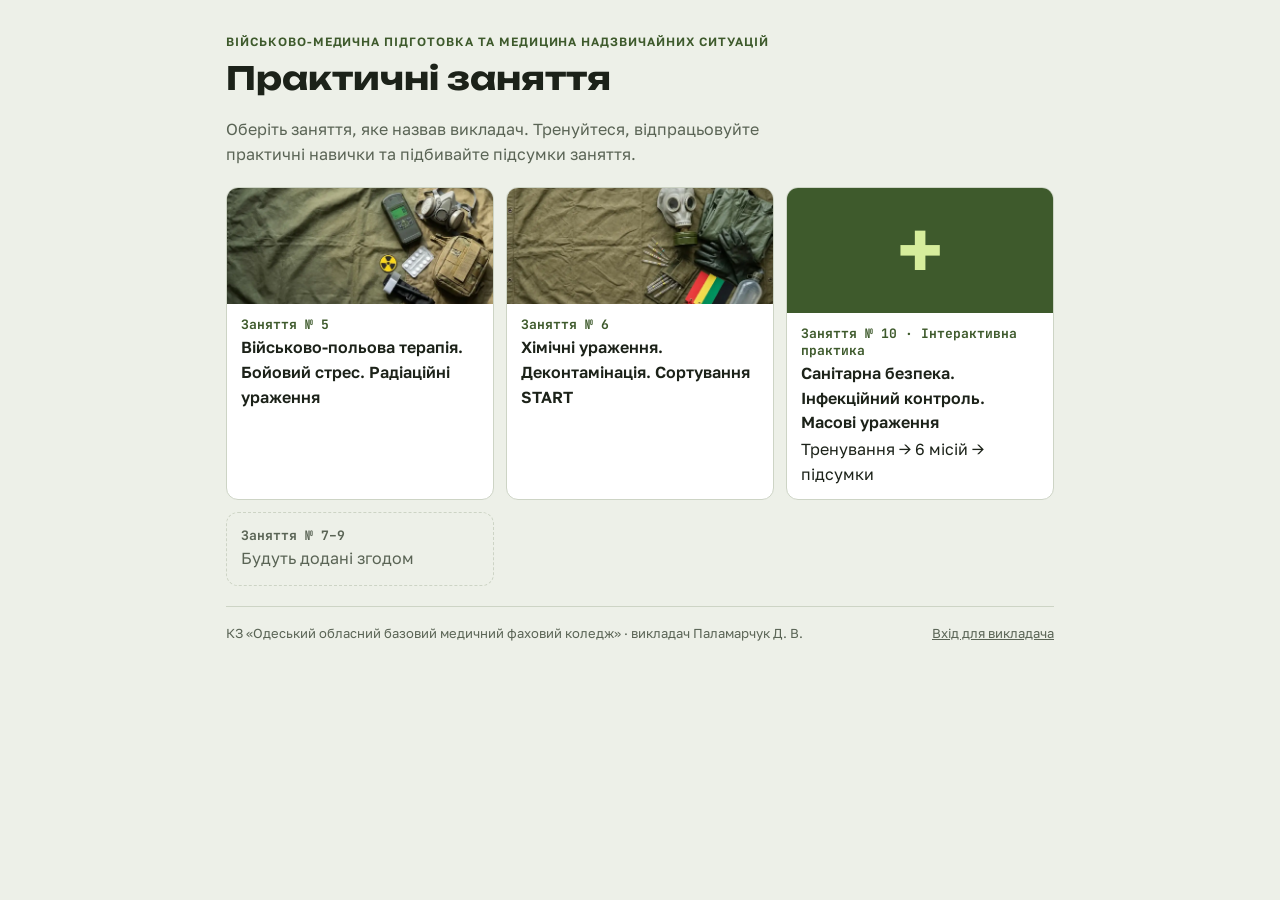
==== index.html @ 1b923528 "Add lesson 10 touch-first simulation missions, training and lesson summary" ====
<!doctype html>
<html lang="uk">
<head>
<meta charset="utf-8">
<meta name="viewport" content="width=device-width, initial-scale=1, viewport-fit=cover">
<title>Практичні заняття ВМП</title>
<link rel="stylesheet" href="https://fonts.googleapis.com/css2?family=Golos+Text:wght@400;500;600;700&family=Unbounded:wght@700&family=JetBrains+Mono:wght@500;700&display=swap">
<style>
:root{--bg:#EDF0E8;--surface:#FFFFFF;--ink:#1C2219;--muted:#5A6455;--line:#CDD4C5;--olive:#3E5A2C;--signal:#E3AE00;--lcd-bg:#1D2919;
--f-display:"Unbounded","Golos Text",system-ui,sans-serif;--f-body:"Golos Text",system-ui,-apple-system,"Segoe UI",sans-serif;--f-mono:"JetBrains Mono",ui-monospace,Consolas,monospace}
@media (prefers-color-scheme: dark){:root:not([data-theme="light"]){--bg:#10140E;--surface:#181E15;--ink:#E3E9DC;--muted:#9BA693;--line:#2D3627;--olive:#A4CB80;--signal:#F0C445;--lcd-bg:#0A0F08;color-scheme:dark}}
:root[data-theme="dark"]{--bg:#10140E;--surface:#181E15;--ink:#E3E9DC;--muted:#9BA693;--line:#2D3627;--olive:#A4CB80;--signal:#F0C445;--lcd-bg:#0A0F08;color-scheme:dark}
*{box-sizing:border-box}
body{margin:0;background:var(--bg);color:var(--ink);font:16px/1.55 var(--f-body)}
.wrap{max-width:860px;margin:0 auto;padding-block:28px 48px;padding-left:max(16px,env(safe-area-inset-left,0px));padding-right:max(16px,env(safe-area-inset-right,0px));display:flex;flex-direction:column;gap:20px}
.eyebrow{font:600 12px/1 var(--f-body);text-transform:uppercase;letter-spacing:.08em;color:var(--olive)}
h1{font:700 clamp(22px,4.4vw,32px)/1.2 var(--f-display);margin:6px 0 0;text-wrap:balance}
.lead{color:var(--muted);margin:0;max-width:60ch}
.grid{display:grid;grid-template-columns:repeat(auto-fill,minmax(250px,1fr));gap:12px}
a.l{display:flex;flex-direction:column;text-decoration:none;color:var(--ink);background:var(--surface);border:1px solid var(--line);border-radius:12px;overflow:hidden}
a.l:hover{border-color:var(--olive)}
a.l img{display:block;width:100%;height:auto;aspect-ratio:16/7;object-fit:cover}
.l .b{padding:12px 14px;display:flex;flex-direction:column;gap:2px}
.l .n{font:700 13px var(--f-mono);color:var(--olive)}
.l b{font-weight:600}
.soon{border:1px dashed var(--line);border-radius:12px;padding:14px;color:var(--muted);display:flex;flex-direction:column;gap:2px}
.soon .n{font:700 13px var(--f-mono)}
footer{font-size:13px;color:var(--muted);display:flex;justify-content:space-between;gap:12px;flex-wrap:wrap;border-top:1px solid var(--line);padding-top:16px}
footer a{color:var(--muted)}
a:focus-visible{outline:2px solid var(--signal);outline-offset:2px}
</style>
</head>
<body>
<div class="wrap">
  <div>
    <span class="eyebrow">Військово-медична підготовка та медицина надзвичайних ситуацій</span>
    <h1>Практичні заняття</h1>
  </div>
  <p class="lead">Оберіть заняття, яке назвав викладач. Тренуйтеся, відпрацьовуйте практичні навички та підбивайте підсумки заняття.</p>
  <div class="grid">
    <a class="l" href="z5.html"><img src="img/hero5.webp" alt=""><div class="b"><span class="n">Заняття № 5</span><b>Військово-польова терапія. Бойовий стрес. Радіаційні ураження</b></div></a>
    <a class="l" href="z6.html"><img src="img/hero6.webp" alt=""><div class="b"><span class="n">Заняття № 6</span><b>Хімічні ураження. Деконтамінація. Сортування START</b></div></a>
    <a class="l" href="z10.html"><div style="height:125px;background:#3e5a2c;color:#d6ed9c;display:grid;place-items:center;font-size:54px" aria-hidden="true">✚</div><div class="b"><span class="n">Заняття № 10 · Інтерактивна практика</span><b>Санітарна безпека. Інфекційний контроль. Масові ураження</b><span>Тренування → 6 місій → підсумки</span></div></a><div class="soon"><span class="n">Заняття № 7–9</span><span>Будуть додані згодом</span></div>
  </div>
  <footer><span>КЗ «Одеський обласний базовий медичний фаховий коледж» · викладач Паламарчук Д. В.</span><a href="admin.html">Вхід для викладача</a></footer>
</div>
</body>
</html>
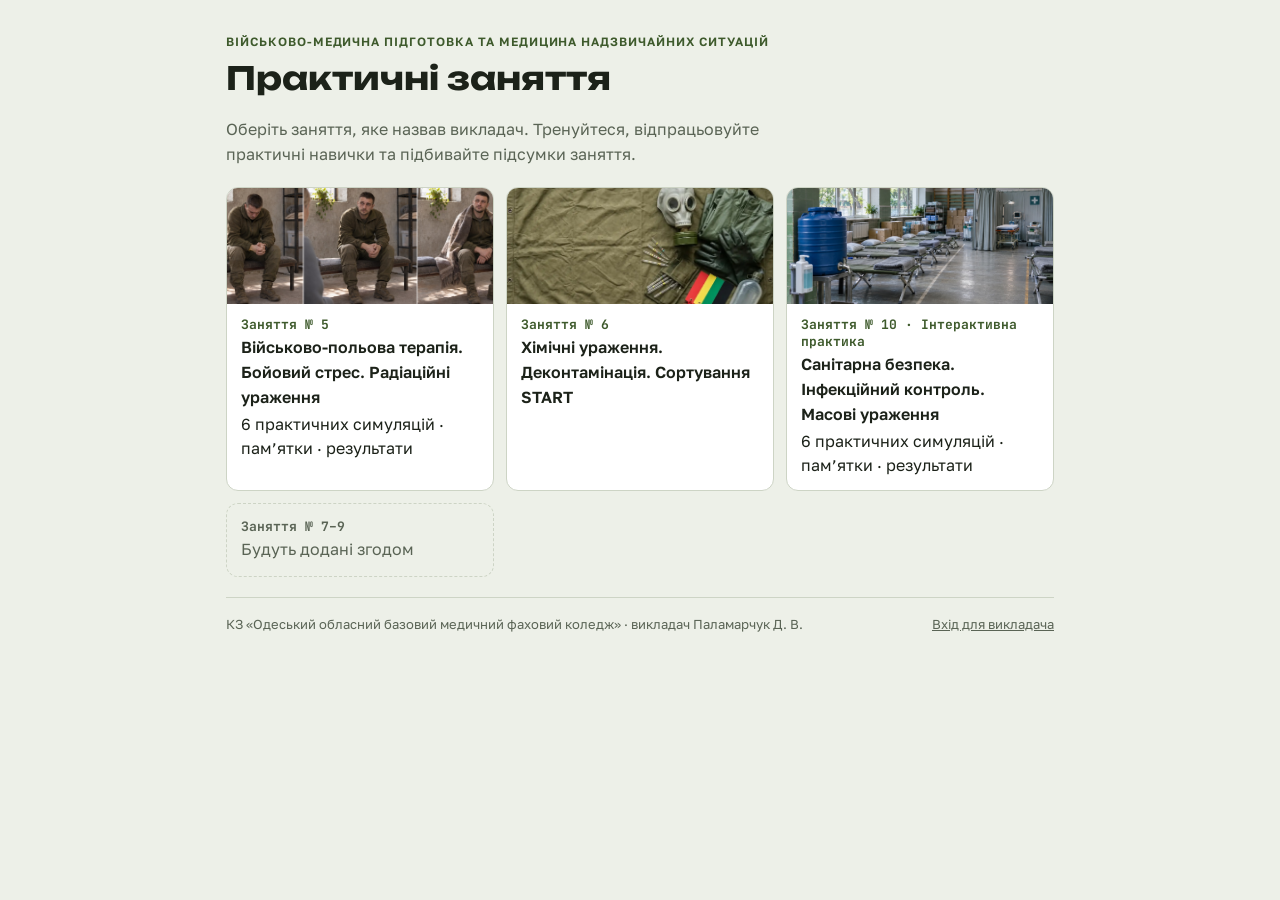
==== commit 783ea8a1: "Publish skills-only practical simulations for lessons 5 and 10 (v8)" ====
--- a/index.html
+++ b/index.html
@@ -38,12 +38,13 @@
   </div>
   <p class="lead">Оберіть заняття, яке назвав викладач. Тренуйтеся, відпрацьовуйте практичні навички та підбивайте підсумки заняття.</p>
   <div class="grid">
-    <a class="l" href="z5.html"><img src="img/hero5.webp" alt=""><div class="b"><span class="n">Заняття № 5</span><b>Військово-польова терапія. Бойовий стрес. Радіаційні ураження</b></div></a>
+    <a class="l" href="z5-play.html"><img src="img/z5-stress.jpg" alt=""><div class="b"><span class="n">Заняття № 5</span><b>Військово-польова терапія. Бойовий стрес. Радіаційні ураження</b><span>6 практичних симуляцій · пам’ятки · результати</span></div></a>
     <a class="l" href="z6.html"><img src="img/hero6.webp" alt=""><div class="b"><span class="n">Заняття № 6</span><b>Хімічні ураження. Деконтамінація. Сортування START</b></div></a>
-    <a class="l" href="z10.html"><div style="height:125px;background:#3e5a2c;color:#d6ed9c;display:grid;place-items:center;font-size:54px" aria-hidden="true">✚</div><div class="b"><span class="n">Заняття № 10 · Інтерактивна практика</span><b>Санітарна безпека. Інфекційний контроль. Масові ураження</b><span>Тренування → 6 місій → підсумки</span></div></a><div class="soon"><span class="n">Заняття № 7–9</span><span>Будуть додані згодом</span></div>
+    <a class="l" href="z10.html"><img src="img/z10-camp.jpg" alt="Пункт тимчасового розміщення"><div class="b"><span class="n">Заняття № 10 · Інтерактивна практика</span><b>Санітарна безпека. Інфекційний контроль. Масові ураження</b><span>6 практичних симуляцій · пам’ятки · результати</span></div></a><div class="soon"><span class="n">Заняття № 7–9</span><span>Будуть додані згодом</span></div>
   </div>
   <footer><span>КЗ «Одеський обласний базовий медичний фаховий коледж» · викладач Паламарчук Д. В.</span><a href="admin.html">Вхід для викладача</a></footer>
 </div>
 </body>
 </html>
 
+
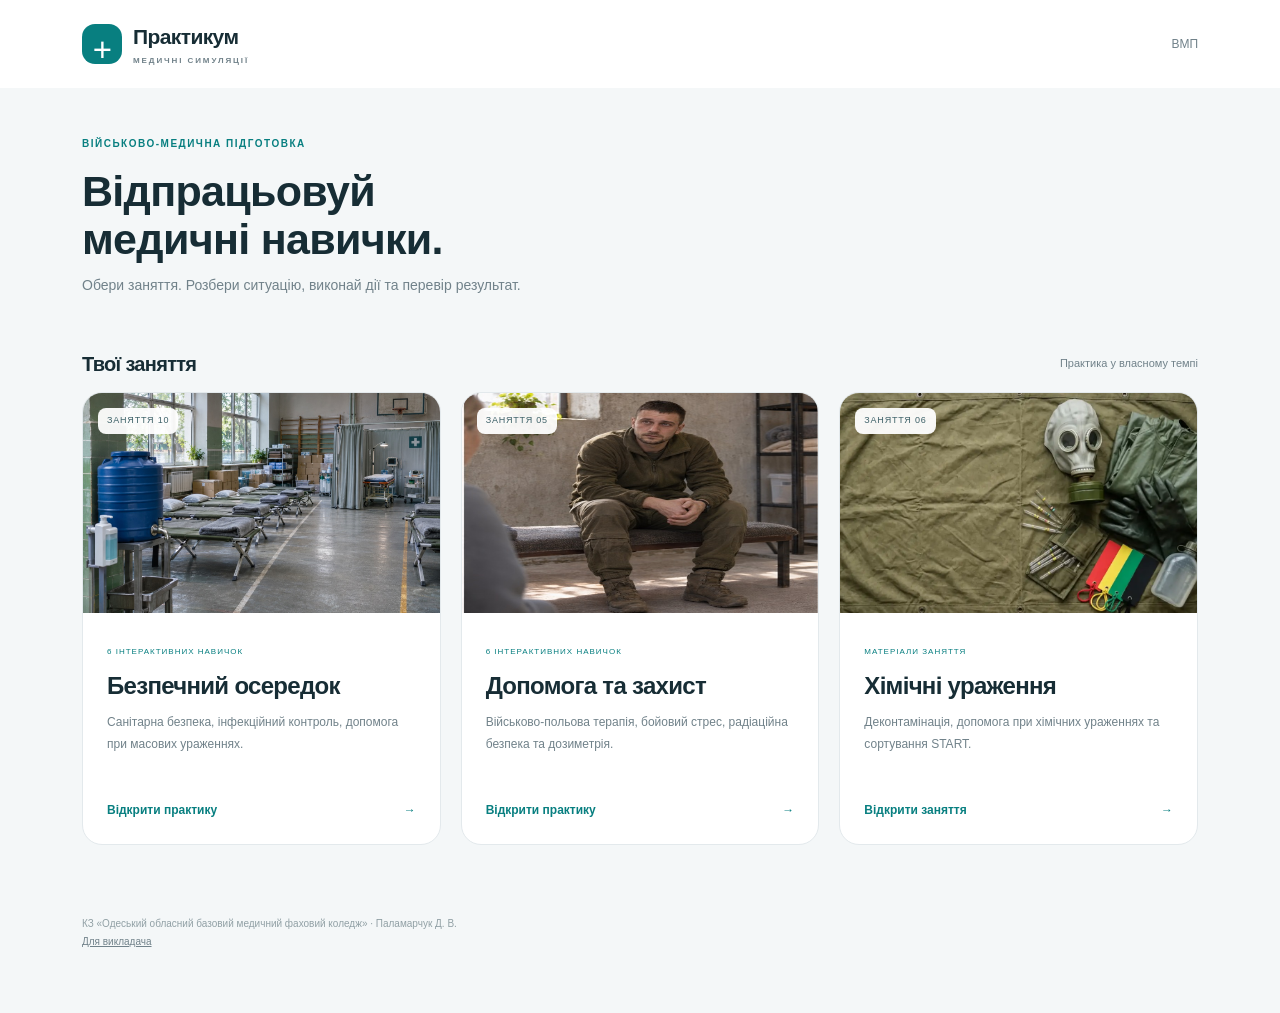
==== commit f82fbae5: "Redesign mobile practical app and teach PPE risks with visible mistakes and recovery" ====
--- a/index.html
+++ b/index.html
@@ -1,50 +1 @@
-<!doctype html>
-<html lang="uk">
-<head>
-<meta charset="utf-8">
-<meta name="viewport" content="width=device-width, initial-scale=1, viewport-fit=cover">
-<title>Практичні заняття ВМП</title>
-<link rel="stylesheet" href="https://fonts.googleapis.com/css2?family=Golos+Text:wght@400;500;600;700&family=Unbounded:wght@700&family=JetBrains+Mono:wght@500;700&display=swap">
-<style>
-:root{--bg:#EDF0E8;--surface:#FFFFFF;--ink:#1C2219;--muted:#5A6455;--line:#CDD4C5;--olive:#3E5A2C;--signal:#E3AE00;--lcd-bg:#1D2919;
---f-display:"Unbounded","Golos Text",system-ui,sans-serif;--f-body:"Golos Text",system-ui,-apple-system,"Segoe UI",sans-serif;--f-mono:"JetBrains Mono",ui-monospace,Consolas,monospace}
-@media (prefers-color-scheme: dark){:root:not([data-theme="light"]){--bg:#10140E;--surface:#181E15;--ink:#E3E9DC;--muted:#9BA693;--line:#2D3627;--olive:#A4CB80;--signal:#F0C445;--lcd-bg:#0A0F08;color-scheme:dark}}
-:root[data-theme="dark"]{--bg:#10140E;--surface:#181E15;--ink:#E3E9DC;--muted:#9BA693;--line:#2D3627;--olive:#A4CB80;--signal:#F0C445;--lcd-bg:#0A0F08;color-scheme:dark}
-*{box-sizing:border-box}
-body{margin:0;background:var(--bg);color:var(--ink);font:16px/1.55 var(--f-body)}
-.wrap{max-width:860px;margin:0 auto;padding-block:28px 48px;padding-left:max(16px,env(safe-area-inset-left,0px));padding-right:max(16px,env(safe-area-inset-right,0px));display:flex;flex-direction:column;gap:20px}
-.eyebrow{font:600 12px/1 var(--f-body);text-transform:uppercase;letter-spacing:.08em;color:var(--olive)}
-h1{font:700 clamp(22px,4.4vw,32px)/1.2 var(--f-display);margin:6px 0 0;text-wrap:balance}
-.lead{color:var(--muted);margin:0;max-width:60ch}
-.grid{display:grid;grid-template-columns:repeat(auto-fill,minmax(250px,1fr));gap:12px}
-a.l{display:flex;flex-direction:column;text-decoration:none;color:var(--ink);background:var(--surface);border:1px solid var(--line);border-radius:12px;overflow:hidden}
-a.l:hover{border-color:var(--olive)}
-a.l img{display:block;width:100%;height:auto;aspect-ratio:16/7;object-fit:cover}
-.l .b{padding:12px 14px;display:flex;flex-direction:column;gap:2px}
-.l .n{font:700 13px var(--f-mono);color:var(--olive)}
-.l b{font-weight:600}
-.soon{border:1px dashed var(--line);border-radius:12px;padding:14px;color:var(--muted);display:flex;flex-direction:column;gap:2px}
-.soon .n{font:700 13px var(--f-mono)}
-footer{font-size:13px;color:var(--muted);display:flex;justify-content:space-between;gap:12px;flex-wrap:wrap;border-top:1px solid var(--line);padding-top:16px}
-footer a{color:var(--muted)}
-a:focus-visible{outline:2px solid var(--signal);outline-offset:2px}
-</style>
-</head>
-<body>
-<div class="wrap">
-  <div>
-    <span class="eyebrow">Військово-медична підготовка та медицина надзвичайних ситуацій</span>
-    <h1>Практичні заняття</h1>
-  </div>
-  <p class="lead">Оберіть заняття, яке назвав викладач. Тренуйтеся, відпрацьовуйте практичні навички та підбивайте підсумки заняття.</p>
-  <div class="grid">
-    <a class="l" href="z5-play.html"><img src="img/z5-stress.jpg" alt=""><div class="b"><span class="n">Заняття № 5</span><b>Військово-польова терапія. Бойовий стрес. Радіаційні ураження</b><span>6 практичних симуляцій · пам’ятки · результати</span></div></a>
-    <a class="l" href="z6.html"><img src="img/hero6.webp" alt=""><div class="b"><span class="n">Заняття № 6</span><b>Хімічні ураження. Деконтамінація. Сортування START</b></div></a>
-    <a class="l" href="z10.html"><img src="img/z10-camp.jpg" alt="Пункт тимчасового розміщення"><div class="b"><span class="n">Заняття № 10 · Інтерактивна практика</span><b>Санітарна безпека. Інфекційний контроль. Масові ураження</b><span>6 практичних симуляцій · пам’ятки · результати</span></div></a><div class="soon"><span class="n">Заняття № 7–9</span><span>Будуть додані згодом</span></div>
-  </div>
-  <footer><span>КЗ «Одеський обласний базовий медичний фаховий коледж» · викладач Паламарчук Д. В.</span><a href="admin.html">Вхід для викладача</a></footer>
-</div>
-</body>
-</html>
-
-
+<!doctype html><html lang="uk"><head><meta charset="utf-8"><meta name="viewport" content="width=device-width,initial-scale=1,viewport-fit=cover"><meta name="theme-color" content="#087f80"><title>Практикум · Медичні навички</title><link rel="stylesheet" href="z10.css?v=20261110-9"><link rel="stylesheet" href="sim-app.css?v=20261110-9"></head><body class="sim-app app-home"><header><div class="app-top"><a class="app-brand" href="./"><span class="app-brand-mark">+</span><span>Практикум<small>МЕДИЧНІ СИМУЛЯЦІЇ</small></span></a><span class="app-course">ВМП</span></div></header><main class="wrap"><div class="app-welcome"><div><span class="app-kicker">ВІЙСЬКОВО-МЕДИЧНА ПІДГОТОВКА</span><h1>Відпрацьовуй<br>медичні навички.</h1><p>Обери заняття. Розбери ситуацію, виконай дії та перевір результат.</p></div></div><div class="app-section-heading"><h2>Твої заняття</h2><span>Практика у власному темпі</span></div><div class="app-course-list"><a class="app-course-card" href="z10.html?v=20261110-9#missions"><div class="app-course-photo"><img src="img/z10-camp.jpg" alt="Пункт тимчасового розміщення"><span>ЗАНЯТТЯ 10</span></div><div><small>6 ІНТЕРАКТИВНИХ НАВИЧОК</small><h2>Безпечний осередок</h2><p>Санітарна безпека, інфекційний контроль, допомога при масових ураженнях.</p><b>Відкрити практику <span>→</span></b></div></a><a class="app-course-card" href="z5-play.html?v=20261110-9#missions"><div class="app-course-photo app-stress-course"><span>ЗАНЯТТЯ 05</span></div><div><small>6 ІНТЕРАКТИВНИХ НАВИЧОК</small><h2>Допомога та захист</h2><p>Військово-польова терапія, бойовий стрес, радіаційна безпека та дозиметрія.</p><b>Відкрити практику <span>→</span></b></div></a><a class="app-course-card" href="z6.html"><div class="app-course-photo"><img src="img/hero6.webp" alt="Навчальне обладнання"><span>ЗАНЯТТЯ 06</span></div><div><small>МАТЕРІАЛИ ЗАНЯТТЯ</small><h2>Хімічні ураження</h2><p>Деконтамінація, допомога при хімічних ураженнях та сортування START.</p><b>Відкрити заняття <span>→</span></b></div></a></div></main><footer class="wrap">КЗ «Одеський обласний базовий медичний фаховий коледж» · Паламарчук Д. В.<br><a href="admin.html">Для викладача</a></footer></body></html>
--- a/z10.css
+++ b/z10.css
@@ -0,0 +1,26 @@
+:root{--bg:#edf0e8;--paper:#fff;--ink:#1c281e;--muted:#62705e;--line:#ced7c7;--olive:#3e5a2c;--lime:#d6ed9c;--gold:#e7b935;--bad:#a92f31;--good:#246642;--soft:#e2ead9}*{box-sizing:border-box}[hidden]{display:none!important}body{margin:0;background:var(--bg);color:var(--ink);font:16px/1.55 system-ui,-apple-system,'Segoe UI',sans-serif}.wrap{max-width:1080px;margin:auto;padding:0 24px}header{background:var(--bg);border-bottom:1px solid var(--line)}.top{display:flex;gap:18px;align-items:center;min-height:68px;font-size:13px}.top a{color:var(--muted)}.top .tag{margin-left:auto}nav{display:flex;gap:24px;overflow:auto}nav a{white-space:nowrap;text-decoration:none;color:var(--muted);padding:14px 0;border-bottom:3px solid transparent;font-size:14px}nav a[aria-current]{border-color:var(--olive);color:var(--ink);font-weight:700}main{min-height:75vh}.view{padding-top:30px}.eyebrow{font:700 11px/1.5 ui-monospace,monospace;letter-spacing:.12em;text-transform:uppercase;color:var(--olive)}h1{font-size:clamp(30px,5vw,56px);line-height:1.08;letter-spacing:-.045em;margin:14px 0 20px}h2{font-size:26px;line-height:1.2;letter-spacing:-.025em;margin:8px 0}h3{margin:8px 0;font-size:19px}p{margin:10px 0 20px}.muted,small{color:var(--muted)}.tag{display:inline-block;background:var(--soft);border:1px solid var(--line);padding:5px 9px;border-radius:5px;font:700 10px ui-monospace,monospace;letter-spacing:.07em}.hero{background:var(--olive);color:white;border-radius:18px;padding:42px;position:relative;overflow:hidden;min-height:320px}.hero .eyebrow{color:var(--lime)}.hero p{max-width:470px;color:#dde7d3}.hero-mark{position:absolute;right:45px;top:10px;font-size:210px;line-height:1.2;color:#ffffff12;transform:rotate(-10deg);pointer-events:none}.hero-mark small{display:block;font-size:16px;letter-spacing:.3em;text-align:center;color:#c8daa5}.hero .button{background:var(--lime);color:var(--ink)}.section-title{display:flex;align-items:center;justify-content:space-between;gap:16px;margin:36px 0 16px}.section-title h1{font-size:36px}.button,button{font:600 14px/1.4 system-ui,sans-serif;cursor:pointer;touch-action:manipulation}.button,button:not(.hotspot){border:1px solid var(--line);background:var(--paper);color:var(--ink);border-radius:9px;padding:12px 17px;min-height:44px}.button{display:inline-block;text-decoration:none}.primary,button.primary{background:var(--olive);border-color:var(--olive);color:white}button:hover:not(:disabled),.button:hover{filter:brightness(.95)}button:disabled{cursor:default;opacity:.55}a:focus-visible,button:focus-visible,input:focus-visible{outline:3px solid var(--gold);outline-offset:3px}.grid{display:grid;grid-template-columns:repeat(3,1fr);gap:16px}.card,.panel{background:var(--paper);border:1px solid var(--line);padding:22px;border-radius:14px}.mission{display:flex;flex-direction:column;gap:10px}.mission p{font-size:14px;color:var(--muted);flex:1;margin:0}.mission .number{font:700 12px ui-monospace,monospace;color:var(--olive)}.preview{height:95px;display:grid;place-items:center;background:var(--soft);border-radius:10px;font-size:48px}.mission small{font-size:12px}.row{display:flex;align-items:center;gap:10px;flex-wrap:wrap}.profile{display:flex;gap:12px;flex-wrap:wrap;margin:20px 0}.profile label{flex:1;min-width:180px;font-size:13px;color:var(--muted)}input{width:100%;margin-top:5px;padding:12px;border:1px solid var(--line);border-radius:8px;font:inherit;background:white;color:var(--ink)}.quiz-card{margin:14px 0}.options{display:grid;gap:8px}.options button{text-align:left;font-weight:400}.options button[aria-pressed=true]{border:2px solid var(--olive);background:var(--soft)}.feedback{border-left:4px solid var(--good);background:#edf5e9;padding:12px 16px;border-radius:6px;margin:12px 0;color:var(--ink)}.feedback.bad{border-color:var(--bad);background:#fff0eb}.game-header{display:flex;align-items:center;justify-content:space-between;gap:12px;margin-bottom:12px}.game-header h2{font-size:23px}.meter{height:7px;background:var(--line);border-radius:10px;overflow:hidden}.meter i{display:block;height:100%;background:var(--olive);transition:width .3s}.game-layout{display:grid;grid-template-columns:minmax(0,1.25fr) minmax(280px,1fr);gap:18px;margin:20px 0}.board{position:relative;border:1px solid #354839;background:radial-gradient(ellipse at 50% 30%,#374b3b,#1b2c23);border-radius:18px;min-height:440px;overflow:hidden;isolation:isolate}.board::before{content:'';position:absolute;inset:0;background-image:linear-gradient(#ffffff05 1px,transparent 1px),linear-gradient(90deg,#ffffff05 1px,transparent 1px);background-size:28px 28px;pointer-events:none}.board-label{position:absolute;top:14px;left:16px;color:#cbdcba;letter-spacing:.1em;font:10px ui-monospace,monospace;z-index:2}.board svg{position:absolute;height:90%;width:100%;bottom:0;pointer-events:none}.hotspot{position:absolute;z-index:3;transform:translate(-50%,-50%);border:1px solid #d6ed9c80;border-radius:50%;background:#d6ed9c18;color:#edf7dc;width:52px;height:52px;display:grid;place-items:center;padding:0;font-size:22px;box-shadow:0 0 0 5px #d6ed9c08}.hotspot:hover,.hotspot:focus-visible{background:#d6ed9c55}.hotspot.completed{background:#cfe79c;color:#19331d;border-color:#cfe79c}.hotspot span{position:absolute;top:100%;margin-top:5px;font:10px system-ui;white-space:nowrap;color:white;background:#18281ed9;padding:2px 5px;border-radius:4px;pointer-events:none}.board.map{background:linear-gradient(145deg,#697b56,#364b32)}.board.desk{background:linear-gradient(20deg,#444438,#626554)}.scene-caption{position:absolute;bottom:12px;left:16px;color:white;font-size:11px;max-width:90%;pointer-events:none}.step-panel{display:flex;flex-direction:column;gap:12px}.step-panel .panel{padding:20px}.step-title{font-size:20px;line-height:1.3;margin:10px 0}.tools{display:grid;grid-template-columns:repeat(2,minmax(0,1fr));gap:8px}.tools button{padding:10px 8px;font-size:12px}.tools button[aria-pressed=true]{background:var(--olive);color:white;border-color:var(--olive)}.tools .icon{display:block;font-size:24px;margin-bottom:3px}.hint{background:#fff6da;color:#6b5120;padding:12px;border-radius:8px;font-size:13px}.log{max-height:180px;overflow:auto;font-size:13px;padding-left:22px}.log li{margin:8px 0}.log .error{color:var(--bad)}.result-mark{font-size:68px;font-weight:800;line-height:1;color:var(--olive);letter-spacing:-.06em}.stats{display:grid;grid-template-columns:repeat(3,1fr);gap:12px;margin:18px 0}.stats strong{display:block;font-size:26px}.stats small{display:block}.control-table{width:100%;border-collapse:collapse;font-size:14px}.control-table td,.control-table th{text-align:left;border-bottom:1px solid var(--line);padding:12px 6px}.control-table th{font-size:11px;color:var(--muted)}footer{padding-top:30px!important;padding-bottom:30px!important;font-size:12px;color:var(--muted);margin-top:40px!important;border-top:1px solid var(--line)}.result-list{padding-left:20px}.result-list li{margin:10px 0}details summary{cursor:pointer;font-weight:600}#storageWarning{background:#fff6da;padding:14px}.pills{display:flex;gap:6px;flex-wrap:wrap}.pills span{font-size:11px;border:1px solid var(--line);border-radius:20px;padding:4px 9px}.alive{animation:breathe 2.5s infinite;transform-origin:200px 205px}@keyframes breathe{50%{transform:scale(1.018)}}@media(prefers-reduced-motion:reduce){*{animation:none!important;transition:none!important}}@media(max-width:760px){.grid{grid-template-columns:repeat(2,1fr)}.wrap{padding:0 16px}.top .tag{display:none}.top{justify-content:space-between;gap:8px;font-size:11px}nav{gap:18px}.hero{padding:28px;min-height:310px}.hero-mark{right:-20px;top:90px;font-size:160px}.hero p{position:relative;z-index:1}.game-layout{grid-template-columns:1fr}.board{min-height:390px;max-height:460px}.step-panel{gap:8px}.step-panel .panel{padding:15px}.section-title{margin-top:25px}.card{padding:16px}.game-header h2{font-size:18px}.game-header button{font-size:12px}.stats{gap:6px}.stats strong{font-size:22px}}@media(max-width:430px){.grid{grid-template-columns:1fr}.mission{display:grid;grid-template-columns:70px 1fr}.mission .preview{grid-row:1/5;height:100%;font-size:36px}.mission .number,.mission h3,.mission p,.mission button,.mission small{grid-column:2}.mission h3{font-size:18px}.mission .number{margin-top:0}.mission button{width:100%}.control-table{font-size:12px}.hotspot{width:48px;height:48px}.board{min-height:390px}}@media print{header,nav,footer,.button,button,#finalQuiz{display:none!important}.view{display:none}#control{display:block!important}.panel{break-inside:avoid}body{background:white}}
+/* Phone-first controls: no hover or drag is required. */
+@media(max-width:760px){.game-layout{display:flex;flex-direction:column;gap:12px}.board{order:2;width:100%;height:410px;min-height:410px}.step-panel{display:contents}.task{order:1}.toolkit{order:3}.toolkit .tools{display:grid;grid-template-columns:repeat(4,minmax(0,1fr));gap:7px}.tools button{min-height:68px;font-size:11px;line-height:1.2;padding:8px 4px}.tools .icon{font-size:23px}.hotspot{width:54px;height:54px}.task .step-title{font-size:18px;margin:8px 0}.game-layout .task{padding:14px}.board svg{height:94%}.options button{min-height:50px}nav a{min-height:48px}.toolkit{position:sticky;bottom:0;background:var(--bg);z-index:4;border-top:2px solid var(--line);padding:12px 8px max(12px,env(safe-area-inset-bottom))}.toolkit .tools{grid-template-columns:repeat(4,minmax(0,1fr))}.game-layout{margin-bottom:12px}.toolkit .eyebrow{font-size:9px}}
+@media(max-width:760px){body:has(#game:not([hidden]) .board) header{display:none}body:has(#game:not([hidden]) .board) .view{padding-top:12px}.toolkit .tools{display:flex;overflow-x:auto;gap:8px;padding:3px 2px 7px;scroll-snap-type:x proximity}.toolkit .tools button{flex:0 0 82px;scroll-snap-align:start}.board{height:clamp(330px,44svh,410px);min-height:330px}.toolkit{padding:9px 8px max(9px,env(safe-area-inset-bottom))}.toolkit .eyebrow::after{content:' · ГОРТАЙ →'}.game-header{margin-bottom:8px}.game-layout{margin-top:12px}}
+
+.figure{position:absolute;left:50%;bottom:0;height:94%;aspect-ratio:400/440;max-width:100%;transform:translateX(-50%)}.board .figure svg{height:100%;width:100%;bottom:0}
+
+/* Clinical simulation interface, designed for touch. */
+:root{--bg:#edf1ef;--paper:#fff;--ink:#172b2b;--muted:#5e7171;--line:#d4dfdb;--olive:#17685d;--lime:#d8eee4;--gold:#dfaa50;--good:#17685d;--soft:#e4eeea}body{background:var(--bg);font-size:16px}h1,h2,h3{letter-spacing:-.025em}button{transition:background .15s,transform .15s}button:active:not(:disabled){transform:scale(.98)}.wrap{max-width:1040px}header{background:#f7f9f7}nav a[aria-current]{border-color:var(--olive)}.hero{min-height:390px;padding:38px;isolation:isolate;background:#183c37;border-radius:16px}.hero h1{position:relative;z-index:2;font-size:clamp(34px,5vw,54px);max-width:500px}.hero>.eyebrow,.hero>p,.hero>.button{position:relative;z-index:2}.hero>p{max-width:430px;color:#e4eee7}.hero-photo{position:absolute;right:0;top:0;height:100%;width:70%;object-fit:cover;z-index:-2}.hero:after{content:'';position:absolute;inset:0;background:linear-gradient(90deg,#183c37 18%,#183c37eb 36%,#183c370a 100%);z-index:-1}.image-credit{position:absolute;right:15px;bottom:12px;color:#fff;background:#172b2b99;padding:3px 8px;font-size:10px;border-radius:4px}.hero .button{background:#e1eee7;border-color:#e1eee7}.card,.panel{box-shadow:0 4px 14px #172b2b04;border-radius:14px}.grid{grid-template-columns:repeat(2,minmax(0,1fr));gap:18px}.mission{padding:0;overflow:hidden;gap:10px}.mission>.number,.mission>h3,.mission>p,.mission>small,.mission>button{margin-left:20px;margin-right:20px}.mission>button{margin-bottom:20px}.mission .preview{height:164px;width:100%;border-radius:0;overflow:hidden;position:relative}.preview img,.intro-art img{width:100%;height:100%;object-fit:cover}.preview.art-body img{object-position:center 35%}.mission .number{margin-top:5px}.intro-art{height:220px;overflow:hidden;border-radius:12px;margin:16px 0}.intro-art img{object-position:center 40%}.profile{background:white;padding:18px;border-radius:12px}.learning-head,.learning-nav{display:flex;align-items:center;justify-content:space-between;gap:12px}.learning-head{font-size:13px;color:var(--muted)}.learning-nav{margin-top:20px}.quiz-card{max-width:760px;margin:14px auto}.quiz-card h3{font-size:20px;line-height:1.5;margin:18px 0}.lesson-note{background:#edf5f2;padding:18px;border:1px solid #d8e9e0;border-radius:10px}.lesson-note p{font-size:14px;margin-bottom:0;line-height:1.65}.options button{display:flex;align-items:center;gap:12px;min-height:56px;padding:14px;line-height:1.5;border-radius:10px}.answer-letter{display:inline-grid;place-items:center;min-width:28px;height:28px;border:1px solid var(--line);border-radius:6px;font-size:12px;font-weight:700}.options button[aria-pressed=true]{border:2px solid var(--olive);padding:13px;background:#e7f1ed}.options button:disabled{opacity:.9}.learning-nav button{min-width:110px}.notebook{background:#f5f8f6;border:1px solid var(--line);border-radius:9px;margin:14px 0 0;padding:12px;font-size:13px;line-height:1.6}.notebook summary{font-weight:600;cursor:pointer;min-height:24px}.notebook ol{padding-left:20px}.notebook li{padding:5px 0}.play-title{margin:18px 0 14px}.play-title h2{font-size:23px;line-height:1.4;margin-top:7px}.score-pill{font-weight:700;font-size:14px;color:#796125}.arcade-layout{display:grid;grid-template-columns:1.1fr 1fr;gap:18px;margin-bottom:18px}.play-controls{background:white;border:1px solid var(--line);border-radius:12px;padding:16px;align-self:start}.instruction-strip{font-size:13px;font-weight:650;margin:0 0 14px;color:#466059;min-height:24px}.arcade-tools{grid-template-columns:repeat(2,1fr);gap:8px}.arcade-tools button{min-height:74px;font-size:13px;background:#f5f8f6}.arcade-tools button[aria-pressed=true]{background:#17685d;color:white;border-color:#17685d;box-shadow:inset 0 0 0 1px white}.arcade-tools .icon{font-size:24px}.board{border:1px solid #aebfb6;background:#d4ded8;min-height:440px;height:440px;border-radius:12px;overflow:hidden}.board:before{display:none}.board svg.map-drawing{height:100%;width:100%;top:0;bottom:auto;object-fit:cover}.board-label{position:absolute;top:10px;left:10px;right:10px;background:#f9fbf8e8;border:1px solid #cbd8d1;border-radius:5px;padding:7px 9px;color:#334d45;font-size:9px;z-index:4;letter-spacing:.05em}.scene-photo{position:absolute;inset:0;width:100%;height:100%;object-fit:cover;pointer-events:none}.mannequin-photo{object-fit:contain;background:#aeb7b4}.scene-caption{left:0;bottom:0;width:100%;max-width:none;padding:9px 12px;background:#152f2cdb;font-size:10px;z-index:5}.hotspot{width:48px;height:48px;border-radius:8px;background:#fff;box-shadow:0 2px 8px #10292544;border:1px solid #a9bcb4;color:#234b40;font-size:21px;z-index:6}.hotspot:hover,.hotspot:focus-visible{background:#e2f0e9}.hotspot.completed{background:#17685d;color:white;border-color:#e8fff4}.hotspot.ready{box-shadow:0 0 0 4px #fff8,0 2px 6px #1235}.hotspot:disabled{opacity:.7}.hotspot .target-icon{position:static;display:block;background:none;color:inherit;font-size:21px;padding:0;margin:0;line-height:1}.hotspot .target-label{top:100%;margin-top:4px;font-size:10px;border-radius:4px;padding:3px 5px;background:#173e36ef;color:white;white-space:nowrap;max-width:120px;line-height:1.2}.board.body .hotspot[data-target=face],.board.body .hotspot[data-target=eyes]{left:72%!important}.board.body .hotspot[data-target=straps]{left:78%!important}.board.body .hotspot[data-target=hands]{left:20%!important}.board.body .hotspot[data-target=chest]{left:75%!important}.board.body .hotspot[data-target=torso]{left:76%!important}.board.body .hotspot[data-target=legs]{left:21%!important;top:78%!important}.board.body .hotspot[data-target=tag]{left:80%!important;top:78%!important}.patient-readout{position:absolute;left:10px;right:10px;bottom:37px;z-index:5;background:#fffffff0;border:1px solid #cbd8d1;border-radius:8px;padding:10px;font-size:12px;line-height:1.5;color:#23483e}.patient-readout p{margin:3px 0 0}.ppe-overlay{position:absolute;inset:0;pointer-events:none}.ppe-overlay svg{width:100%;height:94%;bottom:0}.ppe-overlay .base-mannequin,.ppe-overlay ellipse:first-of-type{display:none}.equipment-status,.solution-level{position:absolute;bottom:37px;left:10px;right:10px;background:#edf8f3ed;color:#1e5144;border:1px solid #bad7c7;padding:9px;border-radius:7px;z-index:5;font-size:12px}.evac-photo{filter:brightness(.6);object-position:55% 50%}.evac-flow{position:absolute;inset:50px 20px 45px;display:grid;grid-template-columns:1fr 1fr;align-content:space-between;gap:20px;pointer-events:none}.evac-flow>div{background:#eef5f1eb;border:1px solid #c5d7cc;border-radius:7px;padding:10px;font-size:12px;min-height:70px}.evac-flow small{font-size:10px;color:#456457}.board.evac .hotspot{opacity:.96}.hint-button{font-size:12px!important;min-height:44px!important;margin-top:8px;background:#fafbf9!important}.next-action{width:100%;min-height:52px!important}.category-grid{display:grid;grid-template-columns:1fr 1fr;gap:10px}.category{min-height:60px!important;text-align:left}.category.red{border-left:6px solid #b94741}.category.yellow{border-left:6px solid #c89b2c}.category.green{border-left:6px solid #388661}.category.black{border-left:6px solid #39403e}.success-stage{position:relative}.success-burst{position:absolute;right:14px;bottom:52px;z-index:8;display:grid;place-items:center;width:46px;height:46px;border-radius:50%;background:#17685d;color:white;font-size:25px;box-shadow:0 3px 10px #1233;animation:appear .25s ease-out}.dose-control{background:#eef4f0;padding:16px;border-radius:9px}.dose-control label{display:block;font-size:14px}.dose-control output{display:block;font-size:30px;color:var(--olive);font-weight:700;margin:8px 0}.dose-control input[type=range]{padding:0;height:42px;accent-color:var(--olive);background:transparent;cursor:pointer}.range-labels{display:flex;justify-content:space-between;font-size:11px;color:var(--muted);margin-bottom:14px}.dose-control button{width:100%}.feedback{font-size:14px;line-height:1.6;background:#edf5f1}.feedback.bad{background:#fcf0ec}.control-table{font-size:13px}#training{scroll-margin-top:20px}@keyframes appear{from{transform:scale(.7);opacity:0}to{transform:scale(1);opacity:1}}
+@media(max-width:760px){.wrap{padding:0 14px}.top{min-height:52px;font-size:10px}nav{gap:18px}nav a{font-size:12px}.hero{padding:26px;min-height:470px;display:flex;flex-direction:column;justify-content:flex-end}.hero-photo{width:100%;height:100%;object-position:60% center}.hero:after{background:linear-gradient(0deg,#173e36 1%,#173e36e8 45%,#173e360a 100%)}.hero h1{font-size:37px;margin:14px 0}.hero>.eyebrow{font-size:9px;color:#d5eee0;max-width:270px}.hero p{font-size:14px;max-width:310px}.hero .button{align-self:start;margin-bottom:18px}.image-credit{font-size:9px;bottom:8px}.section-title{align-items:start}.section-title h1{font-size:30px}.section-title h2{font-size:24px}.grid{grid-template-columns:1fr;gap:16px}.mission{display:flex;padding:0}.mission .preview{height:178px}.mission>.number,.mission>h3,.mission>p,.mission>small,.mission>button{margin-left:18px;margin-right:18px}.mission h3{font-size:21px;margin-top:0}.mission button{width:auto}.profile{padding:14px}.profile label{min-width:140px}.quiz-card{padding:16px}.quiz-card h3{font-size:18px}.lesson-note{padding:14px}.lesson-note p{font-size:13px}.arcade-layout{display:flex;flex-direction:column;gap:10px}.play-title{margin:12px 0}.play-title h2{font-size:19px;line-height:1.35}.play-controls{padding:12px;position:static}.board{width:100%;height:clamp(300px,42svh,410px);min-height:300px;max-height:none}.play-stage{order:0}.play-controls{order:1}.arcade-tools{display:grid;grid-template-columns:repeat(4,minmax(0,1fr));gap:6px}.arcade-tools button{font-size:11px;min-height:72px;padding:8px 3px;line-height:1.25}.arcade-tools .icon{font-size:24px}.instruction-strip{font-size:12px;margin-bottom:10px}.game-header{margin-bottom:10px}.game-header button{padding:9px 12px;min-height:44px}.hotspot{width:44px;height:44px;min-width:44px;min-height:44px}.hotspot .target-label{font-size:9px;max-width:100px}.board .figure{height:100%}.board-label{font-size:8px;padding:6px}.scene-caption{font-size:9px;padding:7px 10px}.patient-readout{font-size:11px;padding:7px;bottom:30px;line-height:1.4}.patient-readout p{margin:2px 0}.equipment-status,.solution-level{font-size:11px;bottom:30px;padding:7px}.notebook{margin-top:12px;font-size:12px}.control-table{font-size:11px}.control-table td,.control-table th{padding:10px 3px}.control-table th{font-size:9px}.intro-art{height:180px}.view{padding-top:20px}.evac-flow{inset:40px 12px 35px;gap:15px}.evac-flow>div{font-size:11px;padding:6px;min-height:54px}.play-controls .options button{font-size:13px;min-height:52px}.play-controls .notebook summary{font-size:12px}.board.body .hotspot[data-target=face],.board.body .hotspot[data-target=eyes]{left:75%!important}.board.body .hotspot[data-target=hands]{left:19%!important}.board.body .hotspot[data-target=tag]{top:64%!important}.board.body .hotspot[data-target=legs]{top:67%!important}.board.desk .hotspot[data-target=protection],.board.desk .hotspot[data-target=clipboard]{top:74%!important}}
+@media(prefers-reduced-motion:reduce){.success-burst{animation:none}button{transition:none}}
+.wipe-pad{--clean:0;position:relative;overflow:hidden;min-height:146px;border:1px solid #a5b2ad;border-radius:10px;background:linear-gradient(130deg,#9fa9a4,#d1d8d3 40%,#a7b3ad);touch-action:none;cursor:crosshair;isolation:isolate}.wipe-pad b{position:absolute;bottom:12px;left:14px;font-size:12px;color:#fff;background:#213d34ce;padding:4px 8px;border-radius:4px}.wipe-dirt{position:absolute;width:72px;height:40px;border-radius:40%;background:radial-gradient(ellipse,#685845aa,#81735977 50%,transparent 70%);filter:blur(2px);opacity:calc(1 - var(--clean))}.wipe-dirt:nth-child(1){left:15%;top:25%}.wipe-dirt:nth-child(2){left:50%;top:38%;transform:rotate(25deg)}.wipe-dirt:nth-child(3){left:65%;top:15%;width:35px}.gesture-progress{height:6px;margin:10px 0;border-radius:6px;background:#dce6e0;overflow:hidden}.gesture-progress i{display:block;width:0;height:100%;background:#17685d}.gesture-note{font-size:12px;color:var(--muted);margin:8px 0}.hold-button{width:100%;min-height:72px!important;background:#17685d!important;color:white!important;touch-action:none;user-select:none;-webkit-user-select:none}
+.ppe-overlay svg{height:100%;width:100%;bottom:0}.ppe-overlay ellipse:first-of-type{display:block}.arcade-layout:has(.board.desk) .scene-photo{object-fit:fill}.board.desk .hotspot[data-target=bottle]{left:15%!important;top:33%!important}.board.desk .hotspot[data-target=bucket]{left:84%!important;top:34%!important}.board.desk .hotspot[data-target=surface]{left:49%!important;top:51%!important}.board.desk .hotspot[data-target=protection]{left:14%!important;top:68%!important}.board.desk .hotspot[data-target=clipboard]{left:85%!important;top:65%!important}
+.tools .icon{height:28px;display:grid;place-items:center}.tools .icon svg{width:26px;height:26px}.hotspot .target-icon svg{width:23px;height:23px;display:block}.clinical-dot{display:inline-block;width:14px;height:14px;border-radius:50%;background:#39403e;margin-right:5px;vertical-align:middle}.clinical-dot.red{background:#b94741}.clinical-dot.yellow{background:#c89b2c}.clinical-dot.green{background:#388661}.category .clinical-dot{margin-right:8px}.notebook summary{list-style-position:outside;margin-left:14px}
+/* Direct manipulation simulation shell. */
+body:has(#missions:not([hidden]) #game:not([hidden]) .drag-game){background:#16252c}body:has(#missions:not([hidden]) #game:not([hidden]) .drag-game) header,body:has(#missions:not([hidden]) #game:not([hidden]) .drag-game) footer{display:none}body:has(#missions:not([hidden]) #game:not([hidden]) .drag-game) main.wrap{max-width:620px;padding:0}body:has(#missions:not([hidden]) #game:not([hidden]) .drag-game) .view{padding-top:0}.drag-game{background:#203139;color:#f2f6f3;min-height:100svh;position:relative;padding-bottom:env(safe-area-inset-bottom);box-shadow:0 0 50px #0003}.game-hud{display:flex;align-items:center;gap:12px;padding:12px 16px 10px}.game-hud button{flex:0 0 40px;width:40px;height:40px;padding:0;min-height:40px;border-radius:9px;border-color:#5a7079;background:#2c424b;color:#e6f0eb;font-size:20px}.game-hud>div{flex:1;min-width:0}.game-hud span{display:block;font-size:11px;color:#a8c0be}.game-hud b{font-size:15px;display:block;margin-top:2px}.mission-progress{height:3px;background:#40525b}.mission-progress i{height:100%;display:block;background:#87cbb5;transition:width .2s}.objective{padding:13px 18px 15px;min-height:78px}.objective>span{font-size:8px;font-weight:750;letter-spacing:.17em;color:#a9c3ba}.objective h2{font-size:18px;line-height:1.4;letter-spacing:0;margin:4px 0 0;color:#f4f7f4}.simulation-world{height:clamp(320px,52svh,520px);min-height:320px;position:relative;isolation:isolate;background:#aeb7b4;overflow:hidden;border-top:1px solid #74867c;border-bottom:1px solid #74867c;touch-action:none}.world-topline{position:absolute;top:0;left:0;right:0;z-index:10;display:flex;align-items:center;justify-content:space-between;gap:8px;background:#11282abf;color:#e5f0e9;padding:8px 12px;font:8px/1.4 ui-monospace,monospace;letter-spacing:.05em;pointer-events:none}.world-topline span{color:#a9ddc8;text-align:right;font-size:7px}.body-world{height:100%;aspect-ratio:2/3;position:absolute;left:50%;transform:translateX(-50%);top:0}.body-world>img{width:100%;height:100%;object-fit:contain;position:absolute;inset:0}.simulation-world .ppe-overlay{inset:0}.simulation-world .ppe-overlay svg{position:absolute;width:100%;height:100%;inset:0;pointer-events:none}.drop-zone{position:absolute;border:1px dashed #334b4577;border-radius:8px;background:#eaf4f011;z-index:5;transition:background .12s,border-color .12s,box-shadow .12s;color:#1c4037;min-width:44px;min-height:44px;display:flex;align-items:flex-end;justify-content:center;outline-offset:2px}.drop-zone>span{font-size:9px;font-weight:600;line-height:1.25;padding:3px 6px;margin-bottom:3px;background:#f3f8f1d9;border-radius:3px;text-align:center;pointer-events:none}.drop-zone.drop-available{border:1px dashed #d1fff2;background:#2d80631a;box-shadow:0 0 0 1px #17382a33}.drop-zone.drop-hover,.discard-zone.drop-hover{border:2px solid #e4fff2;background:#8dd6b360;box-shadow:0 0 0 4px #8dd6b366;transform:scale(1.025)}.simulation-world.world-complete .drop-zone{display:none}.simulation-world svg.map-drawing{position:absolute;inset:0;width:100%;height:100%}.site-status{position:absolute;z-index:7;bottom:6px;left:6px;right:6px;display:flex;gap:5px;flex-wrap:wrap;pointer-events:none}.site-status span{background:#1e6555ed;padding:3px 6px;font-size:9px;border-radius:4px;color:white}.desk-scene{height:100%;width:100%;object-fit:fill;position:absolute;inset:0}.fluid-volume{position:absolute;left:78%;top:30%;width:16%;height:13%;border-radius:4px 4px 18px 18px;background:#a6d8e0b3;border:1px solid #effbffad;z-index:3;color:#18484d;font-size:17px;text-align:center;padding-top:4px;font-weight:700}.fluid-volume small{font-size:10px;color:#18484d}.cleaned-surface{position:absolute;left:29%;top:21%;width:40%;height:59%;border-radius:9px;background:linear-gradient(95deg,#a2aca9,#bac4c1,#a5b0ad);border:2px solid #81918c;z-index:2;box-shadow:inset 2px 0 7px #fff5}.cleaned-surface span{position:absolute;bottom:5px;left:3px;right:3px;font-size:8px;color:#27483c;text-align:center}.inventory-dock{background:linear-gradient(#2c414a,#24363d);border-top:1px solid #58716e;padding:11px 12px 12px;min-height:132px}.dock-label{font-size:10px;line-height:1.4;color:#c2d5cc;text-align:center;margin:0 0 9px}.inventory-items{display:flex;gap:9px;align-items:stretch;justify-content:center}.inventory-item{position:relative;touch-action:none!important;user-select:none;-webkit-user-select:none;-webkit-touch-callout:none;flex:1;min-width:0;max-width:180px;min-height:96px!important;padding:8px 5px 7px!important;display:flex;flex-direction:column;align-items:center;justify-content:center;gap:4px;background:linear-gradient(145deg,#e5ece8,#c4d0ca)!important;border:1px solid #93aaa0!important;border-bottom:4px solid #839b90!important;border-radius:9px!important;color:#17392e!important;box-shadow:0 4px 0 #112d26,0 5px 7px #0003;cursor:grab!important;font-size:11px!important;line-height:1.25!important;font-weight:600;text-align:center;transition:opacity .12s,transform .12s!important}.inventory-item:active{cursor:grabbing!important}.inventory-item.picked{opacity:.4;transform:scale(.96)!important}.inventory-picture{width:58px;height:48px;display:grid;place-items:center;flex-shrink:0;color:#2c6555}.inventory-picture>svg{width:37px;height:37px}.inventory-picture .clinical-dot{width:36px;height:36px;border:3px solid #fff8;box-shadow:0 2px 4px #1234}.inventory-item .grip{position:absolute;right:5px;top:2px;font-size:13px;color:#688076}.choice-dock .inventory-item{font-size:10px!important;min-height:104px!important;max-width:200px}.choice-dock .inventory-picture{height:35px}.choice-dock .inventory-picture>svg{width:28px;height:28px}.game-bottom{display:flex;align-items:center;justify-content:space-between;gap:10px;padding:6px 12px;color:#b6cbc2;font-size:10px;background:#1d3037}.game-bottom button{font-size:10px;min-height:32px;padding:5px 9px;background:#2d444c;color:#dcebe4;border-color:#536b68;border-radius:6px}.drag-game #actionFeedback{padding:0 12px}.drag-game #actionFeedback .feedback{margin:8px 0}.drag-ghost{position:fixed;z-index:10000;pointer-events:none;transform:translate(-50%,-85%) rotate(-5deg) scale(1.14);width:114px;min-height:96px;display:flex;flex-direction:column;align-items:center;justify-content:center;gap:5px;border-radius:9px;border:1px solid #cfe9db;background:#eff8f0f0;color:#17392e;box-shadow:0 18px 32px #0005;font:600 11px/1.3 system-ui;text-align:center;padding:8px;user-select:none}.drag-ghost .grip{display:none}.drag-ghost.drop-release{transform:translate(-50%,-50%) scale(.6);opacity:.2}.world-result{position:absolute;z-index:20;left:12px;right:12px;bottom:12px;background:#f6faf5f5;box-shadow:0 5px 24px #102a2355;border:1px solid #aecdbb;border-radius:12px;color:#1d4034;padding:15px;animation:appear .22s ease-out}.world-result>b{font-size:14px}.world-result p{font-size:12px;line-height:1.6;margin:6px 0 12px}.world-result button{width:100%;min-height:46px}.dock-success,.dock-instruction{font-size:12px;color:#d9ede0;text-align:center;margin:14px auto;max-width:320px;line-height:1.6}.drop-message{position:absolute;top:34px;left:10px;right:10px;z-index:30;color:#fff9e3;background:#413e22e8;border-radius:6px;padding:8px 10px;font-size:12px;line-height:1.5;pointer-events:none}.drop-message:empty{display:none}.discard-zone{width:100%;min-height:94px;background:#162b2c;border:2px dashed #a8c0b5;border-radius:10px;display:grid;grid-template-columns:40px 1fr;align-content:center;gap:4px 12px;padding:12px;color:#e6efe8;text-align:left}.discard-zone svg{width:36px;height:36px;grid-row:1/3}.discard-zone b{font-size:12px}.discard-zone>span{font-size:10px;color:#adc3b8}.worn-pickup{position:absolute;z-index:8;background:#a1eac633;border:2px dashed #e5fff2;border-radius:9px;touch-action:none!important;user-select:none;-webkit-user-select:none;padding:0!important;cursor:grab;min-height:38px!important;box-shadow:0 0 0 3px #2d675333}.worn-pickup span{position:absolute;left:50%;top:100%;transform:translateX(-50%);background:#174d3fe6;color:white;padding:4px 7px;white-space:nowrap;font-size:9px;border-radius:4px}.worn-pickup.picked{opacity:.35}.vitals-display{position:absolute;z-index:8;bottom:10px;left:8px;right:8px;background:#152f30ec;border:1px solid #a1cbb7;border-radius:7px;padding:9px 10px;color:#e8f6ed;pointer-events:none}.vitals-display>span{font:700 9px ui-monospace,monospace;letter-spacing:.08em;color:#addbc6}.vitals-display p{font-size:11px;line-height:1.4;margin:4px 0 0}.simulation-world .evac-background{position:absolute;inset:0;width:100%;height:100%;object-fit:cover;filter:brightness(.38) saturate(.6)}.evac-station{position:absolute;background:#e6eee9e8;border:1px solid #8aaca0;border-radius:10px;color:#25453a;display:flex;flex-direction:column;align-items:center;justify-content:center;text-align:center;gap:4px;font-size:18px;font-weight:700;padding:6px}.evac-station svg{width:45px;height:45px}.evac-station small{font-size:11px;line-height:1.4;color:#365e4c;font-weight:500}.patient-station{left:4%;top:11%;width:40%;height:29%}.card-station{left:55%;top:10%;width:41%;height:31%}.car-station{left:4%;top:65%;width:42%;height:27%}.hospital-station{left:55%;top:65%;width:41%;height:27%}.direct-gesture{position:absolute;z-index:15;left:25%;right:25%;top:20%;bottom:17%;display:flex;flex-direction:column;justify-content:center;background:#e6eee5f0;border:1px solid #82a895;border-radius:10px;padding:10px;color:#244e3f}.direct-gesture .wipe-pad{flex:1;min-height:120px}.direct-gesture .gesture-note{font-size:10px;line-height:1.35;margin:4px 0}.direct-gesture .hold-button{font-size:12px;min-height:90px!important}.help-overlay{position:fixed;inset:0;background:#071d22bd;z-index:100;display:flex;align-items:flex-end;justify-content:center;padding:10px}.help-sheet{max-width:600px;max-height:87svh;overflow:auto;background:#f4f8f3;color:#214537;border:1px solid #b7cec0;border-radius:16px 16px 8px 8px;padding:25px;box-shadow:0 15px 40px #0003}.help-sheet>button{float:right;width:36px;height:36px;padding:0;min-height:36px}.help-sheet h2{font-size:23px}.help-sheet p,.help-sheet li{font-size:13px;line-height:1.65}.help-sheet ol{padding-left:18px}.help-sheet li{margin:9px 0}.simulation-world:has(.drop-hover){box-shadow:inset 0 0 0 2px #a2e1bd}.game-hud button:focus-visible,.inventory-item:focus-visible,.drop-zone:focus-visible{outline:3px solid #dfaa50;outline-offset:2px}
+@media(max-width:430px){.objective{padding:9px 13px 11px;min-height:70px}.objective h2{font-size:16px;line-height:1.35}.game-hud{padding:9px 12px 8px}.game-hud span{font-size:10px}.game-hud b{font-size:13px}.simulation-world{height:clamp(310px,50svh,460px);min-height:310px}.inventory-dock{min-height:131px;padding:9px 9px 11px}.inventory-items{gap:7px}.inventory-item{min-height:90px!important;font-size:10px!important}.inventory-picture{height:44px;width:52px}.inventory-picture>svg{width:34px;height:34px}.choice-dock .inventory-item{min-height:110px!important;font-size:9px!important}.choice-dock .inventory-picture{height:28px}.world-topline{font-size:7px;padding:7px 8px}.world-topline span{font-size:6px;max-width:45%}.world-result{padding:12px;left:8px;right:8px;bottom:8px}.world-result p{font-size:11px;line-height:1.5;margin-bottom:9px}.world-result>b{font-size:12px}.game-bottom{font-size:9px;padding:5px 10px}.game-bottom button{font-size:9px}.direct-gesture{left:23%;right:23%;top:18%;bottom:14%;padding:8px}.direct-gesture .wipe-pad{min-height:100px}.direct-gesture .wipe-pad b{font-size:9px;left:5px;bottom:6px}.help-sheet{padding:20px}.help-sheet p,.help-sheet li{font-size:12px}.dock-label{font-size:9px;margin-bottom:7px}.drop-zone>span{font-size:8px;padding:2px 4px}.vitals-display{padding:7px 8px;bottom:7px}.vitals-display p{font-size:10px}}
+@media(prefers-reduced-motion:reduce){.drag-ghost{transition:none!important}.world-result{animation:none}}
+.inventory-picture.gear-gown,.inventory-picture.gear-resp,.inventory-picture.gear-glasses,.inventory-picture.gear-gloves,.inventory-picture.gear-disinfect,.inventory-picture.gear-record{background-image:url('img/z10-equipment.png');background-repeat:no-repeat;background-size:300% 200%;width:52px;height:52px;border-radius:5px}.inventory-picture.gear-gown{background-position:0 0}.inventory-picture.gear-resp{background-position:50% 0}.inventory-picture.gear-glasses{background-position:100% 0}.inventory-picture.gear-gloves{background-position:0 100%}.inventory-picture.gear-disinfect{background-position:50% 100%}.inventory-picture.gear-record{background-position:100% 100%}.inventory-picture.gear-gown>svg,.inventory-picture.gear-resp>svg,.inventory-picture.gear-glasses>svg,.inventory-picture.gear-gloves>svg,.inventory-picture.gear-disinfect>svg,.inventory-picture.gear-record>svg{visibility:hidden}.long-choice .inventory-items{flex-direction:column;gap:7px}.long-choice .inventory-item{max-width:none;min-height:64px!important;display:grid;grid-template-columns:40px 1fr;text-align:left;font-size:12px!important;padding:7px 12px!important;gap:10px}.long-choice .inventory-picture{width:38px;height:38px!important}.long-choice .inventory-picture>svg{width:30px;height:30px}.drag-game:has(.long-choice) .simulation-world{height:43svh;min-height:290px}@media(max-width:430px){.inventory-picture.gear-gown,.inventory-picture.gear-resp,.inventory-picture.gear-glasses,.inventory-picture.gear-gloves,.inventory-picture.gear-disinfect,.inventory-picture.gear-record{width:46px;height:46px}.long-choice .inventory-picture{width:38px;height:38px!important}.long-choice .inventory-item{font-size:11px!important;min-height:66px!important}.drag-game:has(.long-choice) .simulation-world{height:39svh;min-height:280px}.inventory-item{min-height:94px!important}}
+@media(max-width:430px) and (max-height:700px){.simulation-world{height:42svh;min-height:240px}.objective{min-height:62px;padding-top:7px;padding-bottom:9px}.objective h2{font-size:15px}.game-hud{padding-top:7px;padding-bottom:6px}.game-hud button{height:36px;min-height:36px}.inventory-dock{padding-top:7px;min-height:120px}.inventory-item{min-height:86px!important}.inventory-picture.gear-gown,.inventory-picture.gear-resp,.inventory-picture.gear-glasses,.inventory-picture.gear-gloves,.inventory-picture.gear-disinfect,.inventory-picture.gear-record{height:40px;width:40px}.drag-game:has(.long-choice) .simulation-world{height:32svh;min-height:200px}.long-choice .inventory-item{min-height:57px!important}}
+.drag-ghost.drop-reject{transform:translate(-50%,-85%) scale(.9);background:#fbe8e0;border-color:#b87b69;box-shadow:0 5px 16px #5225}.drag-game #actionFeedback:has(.feedback.bad){display:none}
+.course-route{display:flex;gap:7px;flex-wrap:wrap;margin:20px 0}.course-route a{padding:9px 11px;background:white;border:1px solid var(--line);border-radius:6px;font-size:12px;text-decoration:none;color:var(--olive)}.theory-unit{margin:14px 0}.theory-unit summary{font-size:18px;line-height:1.4}.theory-unit p{font-size:15px;line-height:1.75;margin:15px 0}.read-check{display:flex;align-items:center;gap:10px;font-size:12px;color:var(--muted);border-top:1px solid var(--line);padding-top:12px;margin-top:16px}.read-check input{width:22px;height:22px;margin:0;accent-color:var(--olive)}#work>.panel{margin:18px 0}.work-field{display:flex;flex-direction:column;gap:7px;font-size:13px;margin:14px 0;color:var(--ink)}textarea{display:block;width:100%;font:15px/1.5 system-ui;padding:12px;border:1px solid var(--line);border-radius:8px;resize:vertical;color:var(--ink);background:#fff}fieldset{min-width:0;border:1px solid var(--line);border-radius:10px;margin:14px 0;padding:14px}legend{font-size:13px;font-weight:700;color:var(--olive);padding:0 6px}.work-plan{display:grid;grid-template-columns:1fr 1fr;gap:12px}.work-plan fieldset{margin:0;background:#f4f7f3}.course-check{margin-bottom:18px}#workStatus{font-size:14px;line-height:1.6;margin-bottom:14px}nav a{font-size:12px}#material h1{font-size:clamp(32px,5vw,50px)}.course-hero{min-height:390px}@media(max-width:760px){.work-plan{grid-template-columns:1fr}.theory-unit p{font-size:14px}.theory-unit summary{font-size:16px}.course-hero{min-height:450px}#work>h1{font-size:29px}}@media print{#material,#practice,#missions{display:none!important}#work{display:block!important}#work textarea{height:auto;min-height:80px}fieldset{break-inside:avoid}}
+.clinician-world{aspect-ratio:3/4}.doctor-sprite{position:absolute;inset:0;background-image:url('img/z10-doctor.jpg');background-size:400% 200%;background-repeat:no-repeat;animation:doctor-arrive .3s ease-out}.doctor-preview{width:100%;height:100%;background-image:url('img/z10-doctor.jpg');background-size:400% 200%;background-position:0 100%;background-repeat:no-repeat}.mistake-overlay{position:absolute;inset:0;z-index:14;pointer-events:none;background:linear-gradient(#a8291800 55%,#a829181a);animation:error-appear .25s ease-out}.mistake-label{position:absolute;bottom:9px;left:9px;right:9px;padding:11px;background:#6b2e24ee;border:1px solid #f4ab87;border-radius:9px;color:#fff3e9}.mistake-label b{font-size:12px;display:block}.mistake-label span{display:block;font-size:11px;line-height:1.5;margin-top:5px}.contamination{position:absolute;width:25px;height:25px;background:radial-gradient(#f7ae3766,#d43b27aa);border:2px solid #ffcf7d;border-radius:50%;box-shadow:0 0 15px #ff954466;animation:contamination-pulse 1s infinite}.c-face{left:48%;top:9%}.c-hand{left:38%;top:44%}.c-torso{left:50%;top:30%}.risk-cloud{position:absolute;top:6%;left:42%;width:20%;height:10%;border-radius:50%;background:radial-gradient(#d5794666,transparent);animation:contamination-pulse 1s infinite}.exposed-outline{position:absolute;left:36%;top:17%;width:28%;height:45%;border:2px dashed #ec986c;border-radius:25px;box-shadow:0 0 15px #b9563c44}.wrong-triage{position:absolute;right:10%;top:45%;padding:15px 10px;background:#92392e;color:white;border:3px solid white;transform:rotate(-8deg);border-radius:6px;font-size:12px}.wrong-triage.green{background:#2c7b55}.wrong-triage.yellow{background:#b98f22}.wrong-triage.black{background:#303936}.unsafe-solution{position:absolute;right:5%;top:26%;background:#ba5933cc;width:30%;height:24%;display:flex;flex-direction:column;align-items:center;justify-content:center;font-size:40px;font-weight:800;color:#fff1db;border:2px solid #ffd19a;border-radius:9px}.unsafe-solution small{font-size:9px;text-align:center;padding:3px;color:inherit}.risk-path{position:absolute;left:8%;right:8%;top:35%;display:flex;align-items:center;justify-content:space-between;color:#fff7dc;background:#8d442bdc;border:1px solid #e9ad75;padding:15px;border-radius:9px;font-size:12px}.risk-path i{font-size:35px}.blocked-route{position:absolute;left:10%;right:10%;top:45%;background:#733326ef;border:1px solid #e4a586;color:#fff0d9;padding:14px;font:12px ui-monospace,monospace}.blocked-route b{font-size:25px;margin-left:8px}@keyframes doctor-arrive{from{opacity:.65}to{opacity:1}}@keyframes error-appear{from{opacity:0}to{opacity:1}}@keyframes contamination-pulse{50%{box-shadow:0 0 22px #ff9544aa;transform:scale(1.12)}}
+.doctor-preview{position:relative;overflow:hidden;background:#cbd5d0}.doctor-preview>.doctor-sprite{width:200px;height:267px;left:50%;top:-6px;right:auto;bottom:auto;transform:translateX(-50%)}
+.clinician-world .drop-zone[data-dropzone="face"]>span,.clinician-world .drop-zone[data-dropzone="eyes"]>span,.clinician-world .drop-zone[data-dropzone="straps"]>span{position:absolute;left:100%;top:0;margin-left:7px;white-space:nowrap}.simulation-world:has(.mistake-overlay) .drop-message{display:none}.wrong-medical-mask{position:absolute;left:44%;top:8.3%;width:12%;height:6.5%;background:repeating-linear-gradient(#b9d3dc 0 3px,#89b3c5 3px 4px);border:1px solid #608e9b;border-radius:3px;box-shadow:0 0 0 2px #d9e3df80}.doctor-sprite.risk-mask{background-position:33.3333% 0!important}
+.print-answer{display:none}@media print{.print-answer{display:block;white-space:pre-wrap;overflow-wrap:anywhere;min-height:45px;font-size:11px;line-height:1.5;padding:8px;border:1px solid #bbb}#work textarea{display:none!important}.drag-game{display:none!important}main.wrap{max-width:100%!important;width:100%!important}.work-plan{grid-template-columns:1fr}body{background:white!important}#work>.panel{break-inside:auto!important}}
--- a/sim-app.css
+++ b/sim-app.css
@@ -0,0 +1,20 @@
+/* The app shell deliberately follows the lesson styles, including small screens. */
+:root{--bg:#f4f7f8;--paper:#fff;--ink:#172d35;--muted:#71828a;--line:#e3e9ec;--olive:#087f80;--lime:#dcf6ef;--gold:#e6aa49;--soft:#edf5f5;--good:#087f80;--bad:#b64742}
+body.sim-app{background:#f4f7f8;color:#172d35;font-family:Inter,-apple-system,BlinkMacSystemFont,'Segoe UI',sans-serif;-webkit-font-smoothing:antialiased;padding-bottom:32px}
+.sim-app .wrap{max-width:1180px;padding-left:32px;padding-right:32px}.sim-app header{background:#fff;border:0;position:relative}.app-top{max-width:1116px;margin:auto;height:88px;display:flex;align-items:center;justify-content:space-between}.app-brand{display:flex;align-items:center;gap:11px;text-decoration:none;color:#172d35;font-size:21px;font-weight:750;letter-spacing:-.6px}.app-brand-mark{width:40px;height:40px;border-radius:13px;background:#087f80;color:white;display:grid;place-items:center;font-size:33px;font-weight:350}.app-brand small{display:block;font-size:8px;letter-spacing:1.9px;color:#71828a;margin-top:1px}.app-course{font-size:12px;color:#71828a;display:flex;gap:8px;align-items:center}.app-course b{font-size:16px;color:#172d35;background:#f0f5f5;padding:6px 10px;border-radius:10px}.sim-app header nav{max-width:1116px;margin:auto;gap:28px;border-top:1px solid #f0f3f4;overflow:visible}.sim-app nav a{display:flex;align-items:center;gap:7px;font-size:12px;padding:14px 0 13px;color:#71828a;border-bottom:2px solid transparent}.sim-app nav a>svg{width:17px;height:17px}.sim-app nav a[aria-current]{border-color:#087f80;color:#087f80}.sim-app main{min-height:65vh}.sim-app .view{padding-top:0}.sim-app button,.sim-app .button{border-radius:12px;box-shadow:none;min-height:46px;font-family:inherit}.sim-app button.primary,.sim-app .button.primary{background:#087f80;color:white;border:0;box-shadow:none}.sim-app button:focus-visible,.sim-app a:focus-visible,.sim-app input:focus-visible,.sim-app summary:focus-visible{outline:3px solid #31aaab;outline-offset:4px}.sim-app h1,.sim-app h2,.sim-app h3{letter-spacing:-.7px}.app-welcome{display:flex;align-items:center;justify-content:space-between;gap:24px;padding:42px 0 26px}.app-kicker{color:#087f80;font-size:10px;letter-spacing:1.5px;font-weight:700}.app-welcome h1{font-size:clamp(28px,3.5vw,43px);max-width:620px;line-height:1.12;margin:12px 0}.app-welcome p{margin:0;color:#71828a;font-size:14px}.app-progress{width:96px;height:96px;flex-shrink:0;border-radius:50%;background:conic-gradient(#087f80 var(--progress),#e3ebed 0);padding:5px}.app-progress>span{height:100%;border-radius:50%;background:#f4f7f8;display:flex;flex-direction:column;align-items:center;justify-content:center}.app-progress b{font-size:28px;line-height:1.1;letter-spacing:-1px}.app-progress b small{font-size:15px;color:#82949c;font-weight:500}.app-progress>span>small{font-size:10px;margin-top:5px}.app-how{display:flex;align-items:center;gap:15px;padding:16px 20px;background:#e7f2f2;border-radius:16px;color:#4e7378}.app-how p{font-size:12px;margin:0;line-height:1.7}.app-how b{color:#286369}.app-touch{width:28px;flex-shrink:0;color:#087f80}.app-touch svg{width:28px;height:28px}.app-section-heading{display:flex;align-items:center;justify-content:space-between;margin:29px 0 16px}.app-section-heading h2{font-size:20px;margin:0}.app-section-heading>span{font-size:11px;color:#71828a}.app-skills{display:grid;grid-template-columns:repeat(3,minmax(0,1fr));gap:20px}.sim-app button.app-skill{padding:0;background:#fff;color:#172d35;border:1px solid #e3e9ec;text-align:left;overflow:hidden;display:block;border-radius:20px;transition:transform .2s,box-shadow .2s;height:100%;min-width:0}.app-skill:hover{transform:translateY(-3px);box-shadow:0 12px 28px #17494b0d!important}.app-skill-visual{height:160px;position:relative;overflow:hidden;background:#d9e4e3}.app-skill-visual:after{content:'';position:absolute;inset:0;background:linear-gradient(180deg,#0e2c3a25,transparent 55%,#0e2c3a12);pointer-events:none}.app-photo{width:100%;height:100%;object-fit:cover;display:block}.app-photo.app-device{object-fit:contain;background:#e4eae6;padding:15px}.app-doctor{overflow:hidden;background:#d3dedb;display:flex;justify-content:center}.app-doctor .doctor-sprite{width:165px!important;height:250px!important;min-width:0;position:relative;left:auto;transform:none;background-size:400% 200%;flex-shrink:0}.app-atlas{background-size:300% 100%;background-position:50% 30%;background-repeat:no-repeat}.app-stress{background-image:url('img/z5-stress.jpg')}.app-raddecon{background-image:url('img/z5-decon.jpg')}.app-skill-number{position:absolute;top:14px;left:14px;color:white;background:#183c4666;border:1px solid #ffffff55;border-radius:8px;padding:3px 7px;font-size:11px;z-index:1;backdrop-filter:blur(8px)}.app-skill-status{position:absolute;right:14px;top:14px;background:#ffffffed;color:#3c5f64;font-size:9px;border-radius:20px;padding:5px 9px;z-index:1}.is-complete .app-skill-status{background:#d7f4e9;color:#136d58}.app-skill-content{padding:20px 16px;display:flex;align-items:flex-start;gap:11px}.app-skill-icon{display:grid;place-items:center;width:35px;height:35px;background:#edf6f6;border-radius:11px;color:#087f80;flex-shrink:0}.app-skill-icon>svg{width:21px;height:21px}.app-skill-icon>.clinical-dot{width:14px;height:14px}.app-skill-copy{display:flex;flex-direction:column;min-width:0;gap:7px}.app-skill-copy strong{font-size:15px;line-height:1.3;font-weight:650;letter-spacing:-.3px}.app-skill-copy>span{font-size:11px;color:#71828a;line-height:1.6;font-weight:400}.app-skill-copy>small{font-size:10px;font-weight:500;color:#087f80;margin-top:4px}.app-skill-arrow{margin-left:auto;color:#7a9298;font-size:19px;line-height:1}.app-profile{margin-top:24px;border:1px solid #e3e9ec;background:white;border-radius:15px;padding:0 18px}.app-profile>summary{list-style:none;display:flex;align-items:center;gap:9px;cursor:pointer;padding:16px 0;font-size:12px}.app-profile>summary>svg{width:19px;height:19px;color:#087f80}.app-profile>summary>span{margin-left:auto;font-size:10px;color:#71828a}.sim-app .profile{background:transparent;border:0;padding:4px 0 12px;gap:12px}.sim-app input{background:white;border:1px solid #dce6e9;border-radius:10px;min-height:46px;box-shadow:none;color:#172d35}.app-grading{padding:20px 0;font-size:11px;color:#71828a}.app-grading summary{cursor:pointer;font-size:12px}.app-grading p{max-width:750px;margin-top:15px}.sim-app footer{font-size:10px;color:#91a0a5;line-height:1.8;border:0;margin-top:25px;padding-bottom:30px}.app-briefing{padding:24px 0}.sim-app .app-back{background:transparent;border:0;padding:0;color:#71828a;font-size:12px}.app-briefing-layout{display:grid;grid-template-columns:1fr 1fr;gap:44px;align-items:center;margin-top:18px;background:white;border:1px solid #e3e9ec;border-radius:24px;padding:28px}.app-briefing-photo{height:440px;border-radius:17px;overflow:hidden;position:relative;background:#e4eae6}.app-briefing-photo>.app-doctor .doctor-sprite{height:620px!important;width:413px!important}.app-briefing-photo>span{position:absolute;bottom:15px;left:15px;color:white;background:#17404dcc;font-size:8px;border-radius:7px;padding:7px 10px;letter-spacing:1px}.app-briefing-copy h1{font-size:34px;line-height:1.1;margin:14px 0 20px}.app-briefing-copy>p{font-size:13px;line-height:1.8;color:#627b83}.app-briefing-gesture{display:flex;gap:13px;align-items:center;background:#f1f7f7;border-radius:14px;padding:15px;margin:22px 0}.app-briefing-gesture>svg{width:29px;height:29px;color:#087f80;flex-shrink:0}.app-briefing-gesture b{font-size:12px;display:block}.app-briefing-gesture small{display:block;font-size:10px;line-height:1.6;margin-top:4px}.app-start{width:100%;display:flex;align-items:center;justify-content:space-between;padding:15px 18px;font-size:13px!important}.app-briefing-note{display:block;text-align:center;font-size:9px;margin-top:10px}.app-briefing-reference{font-size:11px;color:#71828a;margin-top:24px}.app-briefing-reference summary{cursor:pointer}.app-briefing-reference li{margin:10px 0;line-height:1.7}.sim-app #material,.sim-app #control,.sim-app #practice{padding-top:25px}.sim-app .panel,.sim-app .card{background:white;border-color:#e3e9ec;border-radius:16px;box-shadow:none}.sim-app .hero{background:#087f80}.sim-app .hero:after{background:linear-gradient(90deg,#153f47,#153f4770)}
+/* Workbench: scene and touch controls are the primary layout. */
+body.sim-app:has(#missions:not([hidden]) #game:not([hidden]) .drag-game){background:#eaf0f2;padding:0}body.sim-app:has(#missions:not([hidden]) #game:not([hidden]) .drag-game)>header,body.sim-app:has(#missions:not([hidden]) #game:not([hidden]) .drag-game)>footer{display:none}body.sim-app:has(#missions:not([hidden]) #game:not([hidden]) .drag-game) main.wrap{width:100%;max-width:1200px;padding:24px}.sim-app .drag-game{width:100%;max-width:none;margin:0;display:grid;grid-template-columns:minmax(0,1fr) 340px;grid-template-rows:auto auto 1fr auto auto;background:white;color:#172d35;border:1px solid #dce6e9;border-radius:24px;overflow:hidden;box-shadow:0 16px 60px #1e4e5810;min-height:700px}.sim-app .game-hud{grid-column:1/-1;background:white;color:#172d35;border:0;border-bottom:1px solid #edf1f3;padding:17px 22px;gap:16px}.sim-app .game-hud>div{display:flex;flex-direction:column;gap:4px}.sim-app .game-hud span{font-size:15px;color:#172d35;font-weight:650}.sim-app .game-hud b{font-size:10px;color:#819299;font-weight:500}.sim-app .game-hud button{width:42px;height:42px;min-height:42px;background:#f0f5f6;color:#294950;border:0;border-radius:14px;font-size:20px}.sim-app .mission-progress{display:none}.sim-app .objective{grid-column:2;grid-row:2;min-height:0;background:white;padding:24px 22px 18px;border:0}.app-step-track{display:flex;gap:3px;margin-bottom:22px}.app-step-track i{flex:1;height:4px;border-radius:4px;background:#e6edef}.app-step-track i.done{background:#087f80}.app-step-track i.current{background:#5bc3bf}.sim-app .objective>span{color:#819299;font-size:8px;letter-spacing:1.3px}.sim-app .objective h2{color:#172d35;font-size:21px;line-height:1.4;margin:10px 0 0;font-weight:620;letter-spacing:-.4px}.sim-app .drag-game .simulation-world{grid-column:1;grid-row:2/6;align-self:stretch;position:relative;width:100%;height:auto!important;min-height:600px;max-height:none;background:#dfe8e5;border:0;border-right:1px solid #e3e9ec;box-shadow:none;overflow:hidden}.sim-app .world-topline{top:14px;left:16px;right:16px;background:#ffffffeb;color:#527178;border:1px solid #ffffff66;border-radius:10px;padding:9px 11px;font-size:8px;letter-spacing:.5px;justify-content:flex-start;gap:7px;width:auto;z-index:9;backdrop-filter:blur(10px)}.sim-app .world-topline>span{color:#527178;font-size:8px}.sim-app .world-topline>small{margin-left:auto;color:#7c9499;font-size:7px}.app-live-dot{width:5px;height:5px;background:#16a79d;border-radius:50%}.sim-app .inventory-dock{grid-column:2;grid-row:3;background:white;border:0;padding:0 22px 22px;min-height:0}.sim-app .dock-label{display:flex;justify-content:space-between;align-items:center;text-align:left;color:#819299;font-size:9px;margin:2px 0 13px}.sim-app .dock-label b{color:#294950;font-size:11px}.sim-app .dock-label>span{font-size:8px}.sim-app .inventory-items{display:flex;flex-direction:column;gap:9px;justify-content:flex-start}.sim-app .inventory-item,.sim-app .choice-dock .inventory-item,.sim-app .long-choice .inventory-item{display:flex;flex-direction:row;align-items:center;justify-content:flex-start;max-width:none;width:100%;min-height:78px!important;background:#f6f9fa!important;color:#294950!important;border:1px solid #e2ebee!important;border-bottom:1px solid #e2ebee!important;border-radius:15px!important;padding:12px!important;font-size:12px!important;font-weight:550;line-height:1.5!important;box-shadow:none;gap:12px;text-align:left;flex:0 0 auto;transition:background .15s,transform .15s!important}.sim-app .inventory-item:hover{background:#edf6f5!important;border-color:#b9d8d7!important}.sim-app .inventory-picture,.sim-app .choice-dock .inventory-picture,.sim-app .long-choice .inventory-picture{width:46px;height:46px!important;flex:0 0 46px;border-radius:11px;background-color:#e5edeb;color:#087f80;box-shadow:none}.sim-app .inventory-picture>svg{width:29px;height:29px}.sim-app .inventory-item .grip{position:static;margin-left:auto;align-self:center;color:#a8b9bf;font-size:16px}.sim-app .inventory-item.picked{opacity:.32;transform:scale(.97)!important}.sim-app .game-bottom{grid-column:2;grid-row:4;background:#fff;color:#819299;gap:6px;padding:12px 22px 18px;font-size:9px}.sim-app .game-bottom>span:last-child{display:none}.sim-app .game-bottom button{background:#f0f6f6;color:#087f80;border:0;border-radius:9px;font-size:10px;min-height:36px;padding:7px 10px}.sim-app .drag-game #actionFeedback{grid-column:2;grid-row:5;padding:0 22px 18px;background:white}.sim-app .drag-game #actionFeedback:empty{display:none}.sim-app .drop-zone{border:1px solid #ffffff5c;background:#ffffff04;border-radius:15px;box-shadow:none;transition:background .18s,border-color .18s;outline-offset:2px;overflow:visible;min-width:44px;min-height:44px}.sim-app .drop-zone>span{display:flex;align-items:center;gap:5px;font-size:10px;font-weight:550;color:#3f6269;background:#fffffff0;box-shadow:0 3px 14px #183a4a12;border:1px solid #ffffff99;backdrop-filter:blur(8px);border-radius:7px;padding:5px 8px;margin-bottom:6px;line-height:1.2}.app-target-dot{height:4px;width:4px;flex-shrink:0;border-radius:50%;background:#4c9994}.sim-app .drop-zone.drop-available{border:1px dashed #f6ffff;background:#ffffff10;box-shadow:none}.sim-app .drop-zone.drop-hover{border:2px solid #0aa99c;background:#0aa99c28;box-shadow:0 0 0 5px #ffffff50;transform:none}.sim-app .drop-zone.drop-hover>span{background:#087f80;color:white}.sim-app .drop-zone.drop-hover .app-target-dot{background:white}.sim-app .clinician-world .drop-zone[data-dropzone="face"]>span,.sim-app .clinician-world .drop-zone[data-dropzone="eyes"]>span,.sim-app .clinician-world .drop-zone[data-dropzone="straps"]>span{margin-left:6px}.sim-app .simulation-world:has(.drop-hover){box-shadow:none}.sim-app .body-world{height:100%;max-width:100%;aspect-ratio:2/3}.sim-app .world-result{background:#fffffffa;border:0;border-radius:18px;padding:20px;bottom:20px;left:20px;right:20px;box-shadow:0 12px 40px #174e5029;color:#172d35;animation:app-rise .25s ease-out}.sim-app .world-result>b{font-size:14px;color:#087f80}.sim-app .world-result p{font-size:12px;line-height:1.6;color:#627b83;margin:9px 0 16px}.sim-app .world-result button{border-radius:12px;display:flex;align-items:center;justify-content:space-between;padding:13px 16px;font-size:12px}.sim-app .dock-success,.sim-app .dock-instruction{color:#71828a;font-size:12px;text-align:left;margin:5px 0;line-height:1.7}.sim-app .discard-zone{background:#f0f6f6;border:1px dashed #9bbfbe;border-radius:16px;color:#294950;padding:17px;min-height:125px}.sim-app .discard-zone>span{color:#71828a}.sim-app .worn-pickup{border:2px dashed #eaffff;background:#0a979b10;border-radius:14px;box-shadow:none}.sim-app .worn-pickup span{background:#087f80;border-radius:7px;padding:5px 8px}.sim-app .vitals-display,.sim-app .symptom-timeline,.sim-app .scene-fact{background:#ffffffee;color:#294950;border:0;border-radius:12px;bottom:15px;left:15px;right:15px;box-shadow:0 4px 20px #173e4714;padding:12px 14px}.sim-app .vitals-display>span,.sim-app .symptom-timeline small{color:#087f80}.sim-app .vitals-display p{font-size:11px}.sim-app .evac-background{filter:saturate(.65) brightness(.75)!important}.sim-app .evac-station{background:#fffffff2;color:#294950;border:1px solid #fff;border-radius:17px;box-shadow:0 8px 24px #133f4920}.sim-app .evac-station small{color:#627b83;font-size:11px}.sim-app .mistake-label{background:#fff7f3;color:#9d443d;border:1px solid #f0d3cb;border-radius:14px;box-shadow:0 8px 24px #492b1c15;font-size:12px}.sim-app .mistake-label span{color:#8f655a}.sim-app .drop-message{background:#fff7e8;color:#896b33;border:1px solid #efddbe;border-radius:12px;top:58px;font-size:12px}.sim-app .help-overlay{background:#14343c66;backdrop-filter:blur(7px);padding:16px}.sim-app .help-sheet{background:#fff;color:#294950;border:0;border-radius:24px;max-width:580px;padding:25px}.sim-app .help-sheet>button{background:#eff5f6;color:#294950;border:0;border-radius:50%}.sim-app .help-sheet p,.sim-app .help-sheet li{color:#627b83;font-size:13px}.sim-app .direct-gesture{background:#fffffff0;border:0;border-radius:16px;box-shadow:0 8px 30px #17434a20}.sim-app .dose-note{background:#ffffffeb;color:#527178;border:0;border-radius:12px;font-size:11px;padding:12px}.sim-app .device-lcd{color:#173d31}.sim-app .official-order,.sim-app .ki-card{border-radius:12px;border-color:#d5e4e2;box-shadow:0 8px 24px #17474a10;transform:none}.sim-app .ki-card h3{letter-spacing:0}.app-measure{padding-top:10px}.app-measure-readout{display:flex;flex-direction:column;align-items:center}.app-measure-readout b{font-size:46px;font-weight:550;letter-spacing:-2px;line-height:1.1;color:#087f80}.app-measure-readout span{font-size:10px;color:#819299;margin-top:5px}.app-beaker{height:112px;position:relative;margin:22px auto;width:90px;border:2px solid #a3bec1;border-top:0;border-radius:0 0 16px 16px;overflow:hidden;background:#f3f9fa}.app-beaker i{position:absolute;bottom:0;left:0;right:0;background:#73c8c3;transition:height .1s}.app-beaker>span{position:absolute;inset:0;text-align:right;font-size:8px;line-height:25px;padding-right:6px;color:#527178}.app-measure label{font-size:11px;color:#71828a}.app-measure input{width:100%;margin:8px 0 0;accent-color:#087f80;touch-action:pan-y;min-height:40px}.app-range-ends{display:flex;justify-content:space-between;font-size:9px;color:#819299}.app-measure button{width:100%;margin-top:20px;font-size:11px}.sim-app .hint{background:#eaf5f4;color:#37676c;border:0;border-radius:12px;font-size:12px}.sim-app .app-grading a{color:#087f80}.drag-ghost{border:1px solid #a9d9d5;background:#fff;color:#294950;border-radius:16px;box-shadow:0 16px 40px #173e4933;font:600 12px/1.5 -apple-system,BlinkMacSystemFont,sans-serif;transform:translate(-50%,-100%) scale(1.07);width:135px}.drag-ghost .inventory-picture{border-radius:9px}.drag-ghost.drop-release{transform:translate(-50%,-50%) scale(.45)}.drag-ghost.drop-reject{background:#fff5f1;border-color:#e0b3a6}.app-touch-demo{display:none}@keyframes app-rise{from{transform:translateY(10px);opacity:0}to{transform:translateY(0);opacity:1}}
+@media(max-width:1000px){.sim-app .wrap{padding-left:24px;padding-right:24px}.app-top,.sim-app header nav{margin-left:24px;margin-right:24px}.app-skills{grid-template-columns:repeat(2,minmax(0,1fr))}.sim-app .drag-game{grid-template-columns:minmax(0,1fr) 310px}.app-briefing-layout{gap:25px;padding:22px}}
+@media(max-width:740px){body.sim-app{padding-bottom:84px}.sim-app .wrap{padding-left:20px;padding-right:20px}.app-top{height:73px;margin:0 20px}.app-brand{font-size:19px}.app-brand-mark{width:36px;height:36px;border-radius:12px;font-size:29px}.app-brand small{font-size:7px;letter-spacing:1.6px}.sim-app header nav{position:fixed;bottom:0;left:0;right:0;width:100%;max-width:none;margin:0;padding:6px 12px calc(8px + env(safe-area-inset-bottom));background:#fffffffa;border-top:1px solid #e3e9ec;z-index:50;display:flex;justify-content:space-around;gap:4px;backdrop-filter:blur(15px)}.sim-app nav a{flex:1;flex-direction:column;gap:4px;font-size:9px;padding:7px 2px;border:0;border-radius:10px}.sim-app nav a>svg{width:20px;height:20px}.sim-app nav a[aria-current]{background:#edf7f6;color:#087f80}.app-course{font-size:10px}.app-course b{font-size:13px;padding:5px 8px}.app-welcome{padding:28px 0 22px;gap:13px}.app-welcome h1{font-size:29px;line-height:1.13;margin:10px 0;max-width:270px}.app-kicker{font-size:8px;letter-spacing:1.1px}.app-welcome p{font-size:11px;max-width:240px;line-height:1.6}.app-progress{height:72px;width:72px;padding:4px}.app-progress b{font-size:23px}.app-progress b small{font-size:12px}.app-progress>span>small{font-size:8px;margin-top:3px}.app-how{padding:13px 14px;gap:11px;border-radius:14px}.app-how p{font-size:10px}.app-how b{display:block;font-size:11px}.app-touch,.app-touch svg{width:24px}.app-section-heading{margin-top:26px}.app-section-heading h2{font-size:18px}.app-section-heading>span{font-size:10px}.app-skills{display:flex;flex-direction:column;gap:12px}.sim-app button.app-skill{display:grid;grid-template-columns:105px minmax(0,1fr);min-height:132px;border-radius:17px}.app-skill-visual{height:100%;min-height:132px}.app-skill-visual>.app-photo{position:absolute;inset:0}.app-skill-number{top:8px;left:8px;font-size:9px;padding:2px 5px;border-radius:6px}.app-skill-status{left:8px;right:auto;top:auto;bottom:8px;font-size:7px;padding:4px 6px}.app-skill-content{padding:16px 12px;gap:7px;align-self:center}.app-skill-icon{display:none}.app-skill-copy{gap:5px}.app-skill-copy strong{font-size:14px}.app-skill-copy>span{font-size:10px;line-height:1.5}.app-skill-copy>small{font-size:9px;margin-top:3px}.app-skill-arrow{font-size:16px}.app-skill-visual .app-doctor .doctor-sprite{height:180px!important;width:120px!important;top:0}.app-photo.app-device{padding:8px}.app-atlas{background-position:0 50%}.app-profile{padding:0 13px;margin-top:20px}.app-profile>summary{font-size:10px}.app-profile>summary>span{font-size:8px;max-width:100px;overflow:hidden;text-overflow:ellipsis;white-space:nowrap}.sim-app .profile{display:flex;flex-direction:column}.sim-app .profile label{font-size:11px}.app-grading{font-size:10px}.app-grading summary{font-size:11px}.sim-app footer{font-size:8px;margin-top:10px;padding-bottom:20px}.app-briefing{padding:12px 0 0}.app-briefing-layout{display:flex;flex-direction:column;gap:0;margin-top:10px;padding:0;border-radius:20px;overflow:hidden}.app-briefing-photo{width:100%;height:200px;border-radius:0}.app-briefing-photo>.app-doctor .doctor-sprite{width:220px!important;height:330px!important}.app-briefing-photo>span{bottom:10px;left:14px;font-size:7px;padding:5px 8px}.app-briefing-copy{width:100%;padding:22px 20px}.app-briefing-copy h1{font-size:28px;margin:12px 0 15px}.app-briefing-copy>p{font-size:12px;line-height:1.7}.app-briefing-gesture{padding:12px;gap:10px;margin:18px 0}.app-briefing-gesture b{font-size:11px}.app-briefing-gesture small{font-size:9px}.app-briefing-reference{font-size:10px}.app-start{min-height:52px!important}
+body.sim-app:has(#missions:not([hidden]) #game:not([hidden]) .drag-game) main.wrap{padding:0;max-width:none}.sim-app .drag-game{display:flex;flex-direction:column;border:0;border-radius:0;box-shadow:none;min-height:100svh;background:white}.sim-app .game-hud{padding:calc(10px + env(safe-area-inset-top)) 16px 10px;gap:12px;min-height:65px;flex-shrink:0}.sim-app .game-hud span{font-size:12px}.sim-app .game-hud b{font-size:9px}.sim-app .game-hud button{width:36px;height:36px;min-height:36px;border-radius:12px;font-size:18px}.sim-app .objective{padding:13px 18px 16px;flex-shrink:0;min-height:0;order:0}.app-step-track{margin-bottom:13px;gap:3px}.app-step-track i{height:3px}.sim-app .objective>span{font-size:7px;letter-spacing:1px}.sim-app .objective h2{font-size:17px;line-height:1.4;margin-top:6px}.sim-app .drag-game .simulation-world{width:100%;height:clamp(285px,44svh,470px)!important;min-height:285px;flex:1 0 auto;border:0;align-self:auto;order:0;border-radius:18px 18px 0 0}.sim-app .world-topline{top:10px;left:12px;right:12px;padding:7px 9px;border-radius:8px;gap:5px}.sim-app .world-topline>span{font-size:7px}.sim-app .world-topline>small{font-size:6px}.sim-app .inventory-dock{padding:14px 16px 12px;background:white;min-height:0;flex-shrink:0}.sim-app .dock-label{margin:0 0 10px;font-size:8px}.sim-app .dock-label b{font-size:10px}.sim-app .inventory-items{display:grid;grid-template-columns:repeat(3,minmax(0,1fr));gap:8px}.sim-app .inventory-item,.sim-app .choice-dock .inventory-item,.sim-app .long-choice .inventory-item{flex-direction:column;justify-content:center;gap:6px;min-height:96px!important;font-size:10px!important;line-height:1.35!important;text-align:center;padding:10px 6px!important;border-radius:14px!important;max-width:none}.sim-app .inventory-picture,.sim-app .choice-dock .inventory-picture,.sim-app .long-choice .inventory-picture{width:43px;height:43px!important;flex:0 0 43px;border-radius:9px}.sim-app .inventory-item .grip{position:absolute;right:5px;top:3px;font-size:12px}.sim-app .long-choice .inventory-items{display:flex;gap:7px}.sim-app .long-choice .inventory-item{flex-direction:row;justify-content:flex-start;text-align:left;min-height:58px!important;padding:9px 11px!important;gap:10px;font-size:10px!important}.sim-app .long-choice .inventory-picture{width:33px;height:33px!important;flex-basis:33px}.sim-app .long-choice .inventory-picture>svg{width:24px;height:24px}.sim-app .game-bottom{padding:0 16px calc(10px + env(safe-area-inset-bottom));font-size:9px;background:#fff;min-height:40px}.sim-app .game-bottom button{min-height:30px;font-size:9px;padding:5px 9px}.sim-app .drag-game #actionFeedback{padding:0 16px 12px}.sim-app .drop-zone>span{font-size:8px;border-radius:6px;padding:4px 6px;gap:3px}.app-target-dot{width:3px;height:3px}.sim-app .world-result{left:12px;right:12px;bottom:12px;padding:16px;border-radius:16px}.sim-app .world-result>b{font-size:12px}.sim-app .world-result p{font-size:11px;margin:8px 0 12px;line-height:1.5}.sim-app .world-result button{min-height:44px;font-size:11px}.sim-app .dock-success,.sim-app .dock-instruction{font-size:10px;text-align:center;margin:0 auto}.sim-app .discard-zone{min-height:90px;padding:12px}.sim-app .vitals-display,.sim-app .symptom-timeline,.sim-app .scene-fact{left:10px;right:10px;bottom:10px;padding:9px 11px}.sim-app .vitals-display p{font-size:9px}.sim-app .scene-fact{font-size:9px}.sim-app .dose-note{font-size:9px;padding:8px;top:40%}.sim-app .help-overlay{padding:8px}.sim-app .help-sheet{border-radius:22px 22px 14px 14px;padding:21px}.sim-app .help-sheet h2{font-size:22px}.sim-app .help-sheet p,.sim-app .help-sheet li{font-size:12px}.app-measure{position:relative;padding:0}.app-measure-readout{align-items:flex-start;padding-left:100px;min-height:90px;justify-content:center}.app-measure-readout b{font-size:35px}.app-beaker{position:absolute;left:18px;top:0;height:86px;width:65px;margin:0}.app-beaker>span{font-size:6px;line-height:19px}.app-measure label{font-size:10px}.app-measure input{margin-top:0;min-height:36px}.app-measure button{margin-top:12px}.app-measure .app-range-ends{font-size:8px}.sim-app .evac-station{border-radius:12px}.sim-app .evac-station small{font-size:9px}.sim-app .direct-gesture{left:23%;right:23%;padding:9px}.sim-app .direct-gesture .gesture-note{font-size:9px}
+}
+@media(max-width:360px){.sim-app .wrap{padding-left:15px;padding-right:15px}.app-top{margin:0 15px}.app-welcome h1{font-size:25px}.app-progress{width:62px;height:62px}.sim-app button.app-skill{grid-template-columns:85px minmax(0,1fr)}.app-skill-copy strong{font-size:12px}.app-skill-copy>span{font-size:9px}.app-skill-content{padding:13px 10px}.app-skill-arrow{display:none}.app-profile>summary>span{max-width:70px}.sim-app .objective h2{font-size:15px}.sim-app .inventory-dock{padding-left:12px;padding-right:12px}.sim-app .inventory-item,.sim-app .choice-dock .inventory-item{font-size:9px!important}.sim-app .game-hud span{font-size:11px}.sim-app .world-topline>small{display:none}}
+@media(max-width:740px) and (max-height:700px){.sim-app .drag-game .simulation-world{height:38svh!important;min-height:225px}.sim-app .game-hud{min-height:54px;padding-top:7px;padding-bottom:7px}.sim-app .objective{padding-top:9px;padding-bottom:10px}.app-step-track{margin-bottom:9px}.sim-app .objective h2{font-size:15px}.sim-app .inventory-dock{padding-top:10px;padding-bottom:9px}.sim-app .inventory-item,.sim-app .choice-dock .inventory-item{min-height:82px!important}.sim-app .inventory-picture{height:35px!important;width:35px;flex-basis:35px}.sim-app .long-choice .inventory-item{min-height:53px!important}.sim-app .game-bottom{padding-bottom:7px}}
+@media(prefers-reduced-motion:reduce){.sim-app *,.drag-ghost{animation:none!important;transition:none!important;scroll-behavior:auto!important}}
+@media print{.sim-app header,.sim-app footer{display:none}.sim-app .wrap{max-width:none}.sim-app .view{padding:0}.sim-app .drag-game{display:none!important}}
+/* Clinical context and reversible unsafe states for the PPE skill. */
+.ppe-learning-goals{padding:16px;background:#f1f7f7;border-radius:14px;font-size:12px;line-height:1.6;margin:20px 0;color:#527178}.ppe-learning-goals>b{color:#294950}.ppe-learning-goals ul{padding-left:18px;margin:10px 0}.ppe-learning-goals p{font-size:10px;margin:12px 0 0}.ppe-why{border-top:1px solid #e3e9ec;margin-top:18px;padding-top:16px}.ppe-why>b{font-size:11px;color:#087f80;line-height:1.5;display:block}.ppe-why p{font-size:11px;line-height:1.7;color:#71828a;margin:7px 0 0}.ppe-barriers{position:absolute;z-index:9;left:16px;right:16px;bottom:16px;background:#ffffffee;border-radius:12px;padding:12px;display:flex;align-items:center;gap:8px;flex-wrap:wrap;pointer-events:none}.ppe-barriers>span:first-child{font-size:7px;letter-spacing:1px;width:100%;color:#71828a}.ppe-barriers>span:not(:first-child){font-size:9px;background:#f1f4f5;color:#829299;padding:4px 7px;border-radius:6px}.ppe-barriers>span.protected{background:#dff2e9;color:#17785c}.ppe-barriers small{display:block;width:100%;font-size:8px;color:#819299}.world-complete .ppe-barriers{display:none}.sim-app .ppe-gear-dock .inventory-items{display:grid;grid-template-columns:repeat(2,minmax(0,1fr));gap:7px}.sim-app .ppe-gear-dock .inventory-item{min-height:74px!important;flex-direction:column;gap:5px;text-align:center;font-size:10px!important;padding:8px!important}.sim-app .ppe-gear-dock .inventory-picture{width:36px;height:36px!important;flex-basis:36px}.sim-app .ppe-gear-dock .grip{position:absolute;right:4px;top:2px;font-size:11px}.sim-app .ppe-gear-dock .dock-label>span{display:none}.ppe-fault-card{position:absolute;left:14px;right:14px;bottom:14px;z-index:20;background:#fff9f5fa;border:1px solid #f0cebf;border-radius:17px;padding:17px;color:#644a41;box-shadow:0 6px 24px #4a2a1b20;pointer-events:none}.ppe-fault-card>span{display:block;font-size:8px;letter-spacing:.7px;color:#b14f38;margin-bottom:8px}.ppe-fault-card>b{display:block;font-size:14px;line-height:1.4;color:#9d443d}.ppe-fault-card p{font-size:11px;line-height:1.65;margin:8px 0 11px}.ppe-fault-card>strong{display:block;background:#f5e6dc;padding:10px;border-radius:9px;font-size:11px;font-weight:550;color:#735345}.ppe-fault-card>small{font-size:8px;color:#9c8075;display:block;margin-top:8px}.ppe-fix-pickup{z-index:22!important}.ppe-surgical-mask{position:absolute;top:8%;left:43%;width:15%;height:5%;background:repeating-linear-gradient(180deg,#d1e9f1 0 3px,#a3cbd9 3px 4px);border:1px solid #8eb7c7;border-radius:3px;box-shadow:0 2px 4px #3a586333;pointer-events:none}.ppe-air-path{position:absolute;left:35%;top:5%;width:36%;height:15%;pointer-events:none}.ppe-air-path i{position:absolute;width:5px;height:5px;border-radius:50%;background:#c77845;animation:ppe-air 2s linear infinite}.ppe-air-path i:nth-child(2){left:0;top:30%;animation-delay:-.5s}.ppe-air-path i:nth-child(3){left:80%;top:50%;animation-delay:-1s}.ppe-air-path i:nth-child(4){left:90%;top:5%;animation-delay:-1.5s}.ppe-transfer-dot{position:absolute;width:20px;height:20px;border:2px solid #f3bd7f;border-radius:50%;background:#c9674055;box-shadow:0 0 0 7px #d78b401a;pointer-events:none;animation:contamination-pulse 1.5s infinite}.dot-hand{left:31%;top:48%}.dot-face{left:49%;top:9%}.ppe-exposed-face{position:absolute;left:43%;top:3%;width:16%;height:11%;border:2px dashed #c8794b;border-radius:40%;pointer-events:none}.ppe-photo-gloves{position:absolute;inset:0;background-image:url('img/z10-doctor.jpg');background-size:400% 200%;background-position:0 100%;clip-path:polygon(27% 43%,39% 43%,39% 56%,27% 56%,27% 43%,62% 43%,74% 43%,74% 56%,62% 56%,62% 43%);pointer-events:none}.ppe-contact-markers{position:absolute;inset:0;pointer-events:none;z-index:4}.ppe-contact-markers i{position:absolute;width:12px;height:12px;border:1px solid #e9aa65;background:#d6983955;border-radius:50%}.ppe-contact-markers i:nth-child(1){left:46%;top:28%}.ppe-contact-markers i:nth-child(2){left:38%;top:50%}.ppe-contact-markers i:nth-child(3){left:57%;top:49%}@keyframes ppe-air{0%{transform:translateX(-15px);opacity:0}40%{opacity:.85}100%{transform:translate(35px,10px);opacity:0}}
+@media(max-width:740px){.ppe-why{margin-top:10px;padding-top:9px}.ppe-why>b{font-size:10px}.ppe-why p{font-size:10px;line-height:1.5;margin-top:4px}.sim-app .ppe-gear-dock .inventory-items{grid-template-columns:repeat(4,minmax(0,1fr));gap:6px}.sim-app .ppe-gear-dock .inventory-item{min-height:75px!important;font-size:8px!important;padding:7px 3px!important;gap:4px}.sim-app .ppe-gear-dock .inventory-picture{width:33px;height:33px!important;flex-basis:33px}.sim-app .ppe-gear-dock .inventory-picture>svg{width:24px;height:24px}.ppe-barriers{left:9px;right:9px;bottom:9px;padding:9px;gap:5px}.ppe-barriers>span:not(:first-child){font-size:8px;padding:3px 6px}.ppe-barriers small{font-size:7px}.sim-app .drag-game .simulation-world.ppe-teaching-world{height:40svh!important;min-height:310px}.ppe-fault-card{left:9px;right:9px;bottom:9px;padding:12px;border-radius:13px}.ppe-fault-card>b{font-size:11px}.ppe-fault-card p{font-size:10px;line-height:1.5;margin:6px 0 8px}.ppe-fault-card>strong{font-size:10px;padding:8px}.ppe-fault-card>span{font-size:7px;margin-bottom:6px}.ppe-fault-card>small{font-size:7px;margin-top:6px}.ppe-learning-goals{font-size:11px}.ppe-learning-goals p{font-size:9px}.sim-app .ppe-teaching-world:has(.ppe-fault-card){min-height:430px!important}.sim-app .ppe-teaching-world:has(.ppe-fault-card) .body-world{left:36%;top:-5%;height:100%;}.ppe-teaching-world:has(.ppe-fault-card) .world-topline{right:12px}.sim-app .ppe-teaching-world:has(.ppe-fault-card) .ppe-fix-pickup span{font-size:7px}}
+@media(max-width:740px) and (max-height:700px){.sim-app .drag-game .simulation-world.ppe-teaching-world{min-height:280px}.ppe-why p{font-size:9px}.sim-app .ppe-gear-dock .inventory-item{min-height:69px!important}}
+.sim-app .objective .ppe-fault-card{position:static;margin-top:14px;box-shadow:none;pointer-events:auto;padding:13px}.sim-app .objective .ppe-fault-card>b{font-size:12px}.sim-app .objective .ppe-fault-card p{font-size:10px}.sim-app .objective .ppe-fault-card>strong{font-size:10px}.ppe-sources{font-size:9px!important;line-height:1.7;color:#819299!important;margin-top:20px!important}.ppe-sources a{color:#087f80}@media(max-width:740px){.sim-app .objective:has(.ppe-fault-card) h2{font-size:13px}.sim-app .objective:has(.ppe-fault-card) .app-step-track{margin-bottom:7px}.sim-app .objective .ppe-fault-card{margin-top:8px;padding:10px}.sim-app .objective .ppe-fault-card p{font-size:9px;line-height:1.5}.sim-app .objective .ppe-fault-card>b{font-size:11px}.sim-app .objective .ppe-fault-card>strong{font-size:9px;padding:6px}.sim-app .objective .ppe-fault-card>small{font-size:7px}.sim-app .drag-game .ppe-teaching-world:has(.ppe-fix-pickup){min-height:285px!important;height:36svh!important}.sim-app .ppe-teaching-world .ppe-fix-pickup span{font-size:8px}}
+.app-course-list{display:grid;grid-template-columns:repeat(3,minmax(0,1fr));gap:20px}.app-course-card{display:block;border:1px solid #e3e9ec;border-radius:20px;background:white;color:#172d35;text-decoration:none;overflow:hidden;transition:transform .2s,box-shadow .2s}.app-course-card:hover{transform:translateY(-3px);box-shadow:0 12px 28px #17494b0d}.app-course-photo{height:220px;background:#d9e4e3;position:relative;overflow:hidden}.app-course-photo img{width:100%;height:100%;object-fit:cover}.app-course-photo>span{position:absolute;top:15px;left:15px;background:#fffffff0;color:#3f6269;padding:6px 9px;border-radius:8px;font-size:9px;letter-spacing:.8px}.app-stress-course{background-image:url('img/z5-stress.jpg');background-size:300% 100%;background-position:50% 0}.app-course-card>div:last-child{padding:24px}.app-course-card small{font-size:8px;letter-spacing:1px;color:#087f80}.app-course-card h2{font-size:24px;margin-top:10px}.app-course-card p{font-size:12px;line-height:1.8;color:#71828a;min-height:65px;margin:12px 0 24px}.app-course-card b{display:flex;justify-content:space-between;font-size:12px;color:#087f80}.app-home footer{margin-top:45px}.app-home footer a{color:#71828a;font-size:10px}@media(max-width:740px){body.sim-app.app-home{padding-bottom:0}.app-home .app-welcome{padding-top:30px}.app-home .app-welcome h1{font-size:35px;max-width:320px}.app-home .app-welcome p{max-width:300px;font-size:12px}.app-course-list{grid-template-columns:1fr;gap:18px}.app-course-photo{height:185px}.app-course-card>div:last-child{padding:20px}.app-course-card h2{font-size:24px}.app-course-card p{min-height:0;margin-bottom:20px}.app-home .app-section-heading>span{font-size:8px}}
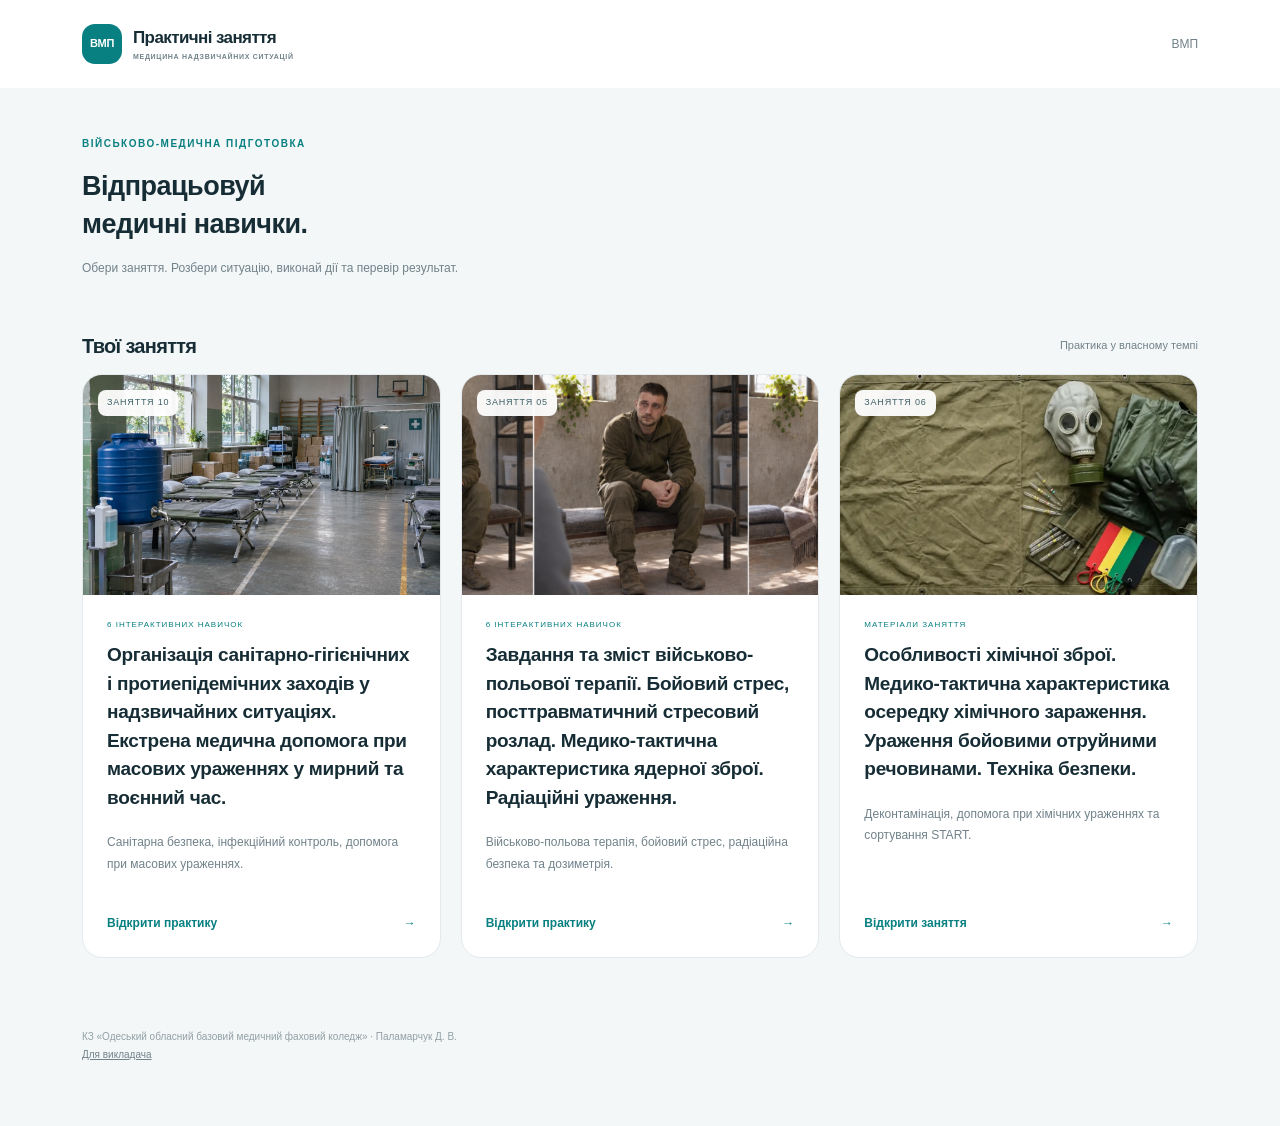
==== commit 9ae1df40: "Align lesson 10 with the provided programme and add direct object controls (v10)" ====
--- a/index.html
+++ b/index.html
@@ -1 +1 @@
-<!doctype html><html lang="uk"><head><meta charset="utf-8"><meta name="viewport" content="width=device-width,initial-scale=1,viewport-fit=cover"><meta name="theme-color" content="#087f80"><title>Практикум · Медичні навички</title><link rel="stylesheet" href="z10.css?v=20261110-9"><link rel="stylesheet" href="sim-app.css?v=20261110-9"></head><body class="sim-app app-home"><header><div class="app-top"><a class="app-brand" href="./"><span class="app-brand-mark">+</span><span>Практикум<small>МЕДИЧНІ СИМУЛЯЦІЇ</small></span></a><span class="app-course">ВМП</span></div></header><main class="wrap"><div class="app-welcome"><div><span class="app-kicker">ВІЙСЬКОВО-МЕДИЧНА ПІДГОТОВКА</span><h1>Відпрацьовуй<br>медичні навички.</h1><p>Обери заняття. Розбери ситуацію, виконай дії та перевір результат.</p></div></div><div class="app-section-heading"><h2>Твої заняття</h2><span>Практика у власному темпі</span></div><div class="app-course-list"><a class="app-course-card" href="z10.html?v=20261110-9#missions"><div class="app-course-photo"><img src="img/z10-camp.jpg" alt="Пункт тимчасового розміщення"><span>ЗАНЯТТЯ 10</span></div><div><small>6 ІНТЕРАКТИВНИХ НАВИЧОК</small><h2>Безпечний осередок</h2><p>Санітарна безпека, інфекційний контроль, допомога при масових ураженнях.</p><b>Відкрити практику <span>→</span></b></div></a><a class="app-course-card" href="z5-play.html?v=20261110-9#missions"><div class="app-course-photo app-stress-course"><span>ЗАНЯТТЯ 05</span></div><div><small>6 ІНТЕРАКТИВНИХ НАВИЧОК</small><h2>Допомога та захист</h2><p>Військово-польова терапія, бойовий стрес, радіаційна безпека та дозиметрія.</p><b>Відкрити практику <span>→</span></b></div></a><a class="app-course-card" href="z6.html"><div class="app-course-photo"><img src="img/hero6.webp" alt="Навчальне обладнання"><span>ЗАНЯТТЯ 06</span></div><div><small>МАТЕРІАЛИ ЗАНЯТТЯ</small><h2>Хімічні ураження</h2><p>Деконтамінація, допомога при хімічних ураженнях та сортування START.</p><b>Відкрити заняття <span>→</span></b></div></a></div></main><footer class="wrap">КЗ «Одеський обласний базовий медичний фаховий коледж» · Паламарчук Д. В.<br><a href="admin.html">Для викладача</a></footer></body></html>
+<!doctype html><html lang="uk"><head><meta charset="utf-8"><meta name="viewport" content="width=device-width,initial-scale=1,viewport-fit=cover"><meta name="theme-color" content="#087f80"><title>Практикум · Медичні навички</title><link rel="stylesheet" href="z10.css?v=20261110-10"><link rel="stylesheet" href="sim-app.css?v=20261110-10"></head><body class="sim-app app-home"><header><div class="app-top"><a class="app-brand" href="./"><span class="app-brand-mark app-vmp-mark">ВМП</span><span>Практичні заняття<small>МЕДИЦИНА НАДЗВИЧАЙНИХ СИТУАЦІЙ</small></span></a><span class="app-course">ВМП</span></div></header><main class="wrap"><div class="app-welcome"><div><span class="app-kicker">ВІЙСЬКОВО-МЕДИЧНА ПІДГОТОВКА</span><h1>Відпрацьовуй<br>медичні навички.</h1><p>Обери заняття. Розбери ситуацію, виконай дії та перевір результат.</p></div></div><div class="app-section-heading"><h2>Твої заняття</h2><span>Практика у власному темпі</span></div><div class="app-course-list"><a class="app-course-card" href="z10.html?v=20261110-10#missions"><div class="app-course-photo"><img src="img/z10-camp.jpg" alt="Пункт тимчасового розміщення"><span>ЗАНЯТТЯ 10</span></div><div><small>6 ІНТЕРАКТИВНИХ НАВИЧОК</small><h2>Організація санітарно-гігієнічних і протиепідемічних заходів у надзвичайних ситуаціях. Екстрена медична допомога при масових ураженнях у мирний та воєнний час.</h2><p>Санітарна безпека, інфекційний контроль, допомога при масових ураженнях.</p><b>Відкрити практику <span>→</span></b></div></a><a class="app-course-card" href="z5-play.html?v=20261110-10#missions"><div class="app-course-photo"><div class="photo-window"><svg class="atlas-crop" viewBox="512 0 512 524" preserveAspectRatio="xMidYMid meet" role="img" aria-label="Навчальна сцена психологічної допомоги"><image href="img/z5-stress.jpg" width="1536" height="524"/></svg></div><span>ЗАНЯТТЯ 05</span></div><div><small>6 ІНТЕРАКТИВНИХ НАВИЧОК</small><h2>Завдання та зміст військово-польової терапії. Бойовий стрес, посттравматичний стресовий розлад. Медико-тактична характеристика ядерної зброї. Радіаційні ураження.</h2><p>Військово-польова терапія, бойовий стрес, радіаційна безпека та дозиметрія.</p><b>Відкрити практику <span>→</span></b></div></a><a class="app-course-card" href="z6.html"><div class="app-course-photo"><img src="img/hero6.webp" alt="Навчальне обладнання"><span>ЗАНЯТТЯ 06</span></div><div><small>МАТЕРІАЛИ ЗАНЯТТЯ</small><h2>Особливості хімічної зброї. Медико-тактична характеристика осередку хімічного зараження. Ураження бойовими отруйними речовинами. Техніка безпеки.</h2><p>Деконтамінація, допомога при хімічних ураженнях та сортування START.</p><b>Відкрити заняття <span>→</span></b></div></a></div></main><footer class="wrap">КЗ «Одеський обласний базовий медичний фаховий коледж» · Паламарчук Д. В.<br><a href="admin.html">Для викладача</a></footer></body></html>
--- a/sim-app.css
+++ b/sim-app.css
@@ -18,3 +18,184 @@
 @media(max-width:740px) and (max-height:700px){.sim-app .drag-game .simulation-world.ppe-teaching-world{min-height:280px}.ppe-why p{font-size:9px}.sim-app .ppe-gear-dock .inventory-item{min-height:69px!important}}
 .sim-app .objective .ppe-fault-card{position:static;margin-top:14px;box-shadow:none;pointer-events:auto;padding:13px}.sim-app .objective .ppe-fault-card>b{font-size:12px}.sim-app .objective .ppe-fault-card p{font-size:10px}.sim-app .objective .ppe-fault-card>strong{font-size:10px}.ppe-sources{font-size:9px!important;line-height:1.7;color:#819299!important;margin-top:20px!important}.ppe-sources a{color:#087f80}@media(max-width:740px){.sim-app .objective:has(.ppe-fault-card) h2{font-size:13px}.sim-app .objective:has(.ppe-fault-card) .app-step-track{margin-bottom:7px}.sim-app .objective .ppe-fault-card{margin-top:8px;padding:10px}.sim-app .objective .ppe-fault-card p{font-size:9px;line-height:1.5}.sim-app .objective .ppe-fault-card>b{font-size:11px}.sim-app .objective .ppe-fault-card>strong{font-size:9px;padding:6px}.sim-app .objective .ppe-fault-card>small{font-size:7px}.sim-app .drag-game .ppe-teaching-world:has(.ppe-fix-pickup){min-height:285px!important;height:36svh!important}.sim-app .ppe-teaching-world .ppe-fix-pickup span{font-size:8px}}
 .app-course-list{display:grid;grid-template-columns:repeat(3,minmax(0,1fr));gap:20px}.app-course-card{display:block;border:1px solid #e3e9ec;border-radius:20px;background:white;color:#172d35;text-decoration:none;overflow:hidden;transition:transform .2s,box-shadow .2s}.app-course-card:hover{transform:translateY(-3px);box-shadow:0 12px 28px #17494b0d}.app-course-photo{height:220px;background:#d9e4e3;position:relative;overflow:hidden}.app-course-photo img{width:100%;height:100%;object-fit:cover}.app-course-photo>span{position:absolute;top:15px;left:15px;background:#fffffff0;color:#3f6269;padding:6px 9px;border-radius:8px;font-size:9px;letter-spacing:.8px}.app-stress-course{background-image:url('img/z5-stress.jpg');background-size:300% 100%;background-position:50% 0}.app-course-card>div:last-child{padding:24px}.app-course-card small{font-size:8px;letter-spacing:1px;color:#087f80}.app-course-card h2{font-size:24px;margin-top:10px}.app-course-card p{font-size:12px;line-height:1.8;color:#71828a;min-height:65px;margin:12px 0 24px}.app-course-card b{display:flex;justify-content:space-between;font-size:12px;color:#087f80}.app-home footer{margin-top:45px}.app-home footer a{color:#71828a;font-size:10px}@media(max-width:740px){body.sim-app.app-home{padding-bottom:0}.app-home .app-welcome{padding-top:30px}.app-home .app-welcome h1{font-size:35px;max-width:320px}.app-home .app-welcome p{max-width:300px;font-size:12px}.app-course-list{grid-template-columns:1fr;gap:18px}.app-course-photo{height:185px}.app-course-card>div:last-child{padding:20px}.app-course-card h2{font-size:24px}.app-course-card p{min-height:0;margin-bottom:20px}.app-home .app-section-heading>span{font-size:8px}}
+
+/* v10 — programme titles, exact atlas viewports and direct object controls. */
+.sim-app .photo-window,.photo-window{position:relative;display:flex;align-items:center;justify-content:center;width:100%;height:100%;padding:0!important;overflow:hidden;background:#dce5e3}
+.atlas-crop{display:block;width:100%;height:100%;overflow:hidden}
+.atlas-crop image{max-width:none}
+.sim-app .app-skill-visual>.photo-window{position:absolute;inset:0}
+.sim-app .app-skills{grid-template-columns:repeat(2,minmax(0,1fr));gap:16px}
+.sim-app button.app-skill{display:grid;grid-template-columns:140px minmax(0,1fr);min-height:180px}
+.sim-app .app-skill-visual{height:100%;min-height:180px}
+.sim-app .app-skill-content{align-self:center}
+.sim-app .app-skill-icon{display:none}
+.sim-app .app-skill-copy strong{font-size:16px;line-height:1.45}
+.sim-app .app-welcome h1{font-size:27px;line-height:1.42;max-width:930px;letter-spacing:-.5px}
+.sim-app .app-welcome p{font-size:12px;line-height:1.7;max-width:900px;margin-top:15px}
+.sim-app .app-welcome{align-items:flex-start}
+.sim-app .app-progress{margin-top:24px}
+.sim-app .app-course-card h2{font-size:19px;line-height:1.5;letter-spacing:-.3px}
+.sim-app .app-course-card p{min-height:0}
+.sim-app .app-course-card{display:flex;flex-direction:column}
+.sim-app .app-course-card>div:last-child{display:flex;flex-direction:column;flex:1}
+.sim-app .app-course-card b{margin-top:auto;padding-top:15px}
+.sim-app .app-vmp-mark{font-size:11px;letter-spacing:-.4px;font-weight:750}
+.sim-app .app-brand{font-size:17px}
+.sim-app .app-brand small{font-size:7px;letter-spacing:.7px}
+.sim-app .body-world.clinician-world{aspect-ratio:3/4}
+.sim-app .stress-person{aspect-ratio:512/524;background-size:300% 100%}
+.sim-app .decon-person{aspect-ratio:1/2;background-size:300% 100%}
+.sim-app .desk-scene{object-fit:cover}
+.sim-app .cleaned-surface{background:linear-gradient(110deg,#d5f0ed11,#f4ffff33,#d5f0ed11);border:1px solid #b5e6d955;box-shadow:none}
+.touch-current-gesture{font-size:11px;line-height:1.6;color:#087f80;margin:12px 0 0}
+.touch-action-note{display:flex;gap:12px;align-items:flex-start;color:#71828a;font-size:11px;line-height:1.7;padding:16px 0}
+.touch-action-note p{margin:0}
+.touch-action-note>span{font-size:23px;color:#087f80}
+.touch-contact{touch-action:none!important;user-select:none;-webkit-user-select:none;cursor:pointer;--contact:0deg}
+.touch-contact.contact-pressed{background:#19c4b52e!important;box-shadow:inset 0 0 0 3px #fff8!important}
+.touch-contact.contact-pressed:after{content:'';position:absolute;left:50%;top:50%;width:40px;height:40px;transform:translate(-50%,-50%);border-radius:50%;background:conic-gradient(#078f88 var(--contact),#ffffff40 0);mask:radial-gradient(circle,transparent 52%,black 55%);pointer-events:none}
+.touch-contact-label{position:absolute;bottom:5px;left:50%;transform:translateX(-50%);background:#087f80;color:white;padding:4px 7px;border-radius:6px;font-size:9px;white-space:nowrap}
+.touch-world .drop-zone{border:0;background:transparent}
+.touch-world .touch-object-button{cursor:pointer}
+.touch-world .touch-object-button:active{background:#1ac1b927}
+.touch-decision-label{font-size:11px;font-weight:600;color:#294950;margin:0 0 12px}
+.touch-decisions{display:flex;flex-direction:column;gap:8px}
+.sim-app .touch-decisions>button{display:flex;align-items:center;justify-content:space-between;gap:12px;border:1px solid #dce8eb;background:#f7fafa;color:#294950;text-align:left;padding:13px 14px;min-height:56px;font-size:12px;line-height:1.6}
+.touch-decisions>button>span{color:#087f80;flex-shrink:0}
+.touch-movable{touch-action:none!important;cursor:grab;user-select:none;-webkit-user-select:none;z-index:7}
+.touch-movable.object-in-hand{cursor:grabbing;z-index:18;filter:drop-shadow(0 12px 12px #153d4b40);transition:none!important;scale:1.02}
+.touch-world .touch-solid-wall{opacity:1;left:24%;top:20%}
+.touch-device-button{position:absolute;left:41%;top:59%;width:20%;aspect-ratio:1;min-height:0!important;background:#283c38!important;color:#f3f6e9!important;border:1px solid #81958a!important;border-radius:50%!important;padding:0!important;font-size:20px!important;z-index:8}
+.touch-device-modes{position:absolute;left:15%;right:15%;top:60%;display:flex;flex-direction:column;gap:5px;z-index:8}
+.sim-app .touch-device-modes>button{font-size:10px;min-height:34px;background:#293f37;color:#e5f1d5;border:1px solid #718978;border-radius:8px;padding:6px}
+.touch-wipe-surface{position:absolute;left:29%;top:22%;width:40%;height:58%;border-radius:12px;z-index:16;touch-action:none;overflow:hidden;cursor:crosshair;background:#e8f0ee15;border:1px solid #c4e2da77;user-select:none}
+.touch-raddecon .touch-wipe-surface{left:34%;top:17%;width:32%;height:60%}
+.touch-dirt{position:absolute;width:25%;height:19%;background:radial-gradient(ellipse,#7b6144a8,#9b805d55 45%,transparent 70%);border-radius:45%;transition:opacity .18s;pointer-events:none}
+.touch-dirt.wiped{opacity:0}
+.touch-wipe-caption{position:absolute;bottom:7px;left:5px;right:5px;font-size:9px;color:#fff;background:#164f45de;padding:7px;border-radius:6px;text-align:center;pointer-events:none}
+.touch-exposure{position:absolute;left:32%;right:32%;top:40%;z-index:16;border:1px solid #badcd8!important;background:#fffffff5!important;color:#087f80!important;box-shadow:0 8px 30px #193d4422!important;padding:22px 10px!important;display:flex;flex-direction:column;align-items:center;gap:8px;border-radius:20px!important}
+.touch-exposure>b{font:500 35px ui-monospace,monospace}
+.touch-exposure>span{font-size:10px}
+.touch-camp-photo{position:absolute;inset:0;width:100%;height:100%;object-fit:cover;filter:saturate(.85) brightness(.86)}
+.touch-camp-caption{position:absolute;bottom:14px;left:14px;right:14px;font-size:9px;color:white;background:#214b57aa;padding:9px;border-radius:8px;pointer-events:none}
+.sim-app .touch-pin{position:absolute;transform:translate(-50%,-50%);display:flex;flex-direction:column;align-items:center;gap:5px;background:transparent;border:0;box-shadow:none;min-height:44px;padding:0;z-index:5;cursor:pointer;overflow:visible}
+.touch-pin>i{display:grid;place-items:center;width:34px;height:34px;border-radius:50%;background:#fffffff5;box-shadow:0 4px 16px #1647553d;color:#087f80;font-size:21px;font-style:normal;border:3px solid #ffffff80}
+.touch-pin.visited>i{background:#087f80;color:white;font-size:15px}
+.touch-pin>span{background:#ffffffed;border-radius:6px;color:#31595f;padding:4px 7px;font-size:9px;white-space:nowrap}
+.touch-observation{position:absolute;z-index:25;left:18px;right:18px;bottom:18px;padding:18px;background:#fff;border:1px solid #dfebed;border-radius:17px;box-shadow:0 10px 40px #183e4b30}
+.touch-observation>b{font-size:12px;color:#087f80}
+.touch-observation p{font-size:12px;line-height:1.7;color:#627b83;margin:8px 0 14px}
+.sim-app .touch-observation button{font-size:11px;color:#087f80;background:#eef7f6;border:0;padding:8px 14px;min-height:38px}
+.touch-evac{background:#e8efee!important}
+.touch-evac-context{position:absolute;top:11%;left:5%;right:5%;font-size:10px;color:#71828a}
+.touch-patient{position:absolute;left:5%;top:18%;height:50%;width:39%;background:#c9d3d1;border-radius:16px;overflow:hidden;cursor:pointer}
+.touch-patient>img{height:100%;width:100%;object-fit:contain}
+.touch-patient>span{position:absolute;bottom:0;left:0;right:0;padding:9px;background:#ffffffed;font-size:10px;text-align:center;color:#31595f}
+.touch-vital-sticker{position:absolute;top:12px;left:10px;right:10px;padding:8px;border-radius:8px;background:#ffffffed;color:#71828a;font-size:9px;line-height:1.7}
+.touch-vital-sticker>b{font-size:10px;color:#294950}
+.touch-paper{position:absolute;left:50%;right:5%;top:18%;height:50%;padding:20px;background:white;box-shadow:0 6px 22px #22424e13;border-radius:4px 4px 12px 12px;border-top:7px solid #6a838a;color:#294950;cursor:pointer;overflow:hidden}
+.touch-paper>small{font-size:7px;letter-spacing:.6px;color:#71828a}
+.touch-paper>b{display:block;font-size:25px;margin-top:10px;font-weight:550}
+.touch-paper>p{font-size:11px;line-height:1.8;margin:6px 0 13px}
+.touch-paper-lines{display:grid;grid-template-columns:1fr 1fr;gap:5px}
+.touch-paper-lines>span{border-bottom:1px solid #e2e9eb;color:#91a1a6;padding:4px 0;font-size:8px}
+.touch-paper-lines>span.filled{color:#087f80}
+.touch-paper>span{display:block;font-size:8px;color:#71828a;margin-top:12px}
+.touch-route{position:absolute;left:5%;right:5%;top:73%;display:flex;align-items:center;gap:10px}
+.sim-app .touch-route>button{flex:1;padding:13px 10px;background:#fff;color:#294950;text-align:left;border:1px solid #d3e2e4;border-radius:12px;box-shadow:none;font-size:11px}
+.touch-route>i{font-style:normal;color:#087f80}
+.touch-route>button>span{display:block;color:#71828a;font-size:8px;margin-top:4px;line-height:1.5}
+.sim-app .touch-radio{position:absolute;left:5%;right:5%;bottom:4%;width:90%;background:#1d555b;color:white;border:0;box-shadow:none;padding:10px 15px;display:flex;justify-content:space-between;align-items:center;font-size:10px;text-align:left;border-radius:10px}
+.touch-radio>span{color:#c0e4de;font-size:8px}
+.touch-world .field-avatar{aspect-ratio:3/4;background-size:400% 200%}
+.course-aim{padding:18px 20px;background:#fff;border:1px solid #e0e9eb;border-radius:15px;margin-bottom:14px}
+.course-aim>b{font-size:12px;color:#087f80}
+.course-aim p{font-size:13px;line-height:1.7;margin:7px 0 10px;max-width:900px}
+.course-aim small{font-size:10px;line-height:1.7;color:#71828a;display:block}
+.curriculum-goal{background:#eaf4f3;border-radius:13px;padding:15px;margin-bottom:20px;color:#31595f}
+.curriculum-goal>span{display:block;font-size:8px;letter-spacing:.7px;color:#087f80;margin-bottom:8px}
+.curriculum-goal>b{display:block;font-size:12px;line-height:1.7}
+.curriculum-goal details{font-size:10px;line-height:1.7;margin-top:10px}
+.curriculum-goal summary{cursor:pointer}
+.curriculum-goal ul{padding-left:17px}
+.curriculum-goal li{margin:6px 0}
+.practical-plan{color:#31595f}
+.practical-plan>p{font-size:10px;line-height:1.7;color:#71828a}
+.practical-plan fieldset{border:1px solid #dce8e9;padding:12px;margin:12px 0;border-radius:12px}
+.practical-plan legend{font-size:11px;font-weight:650;padding:0 5px}
+.practical-plan label{display:block;font-size:9px;margin:9px 0;color:#627b83}
+.sim-app .practical-plan select{display:block;width:100%;font-family:inherit;font-size:11px;line-height:1.5;color:#294950;border:1px solid #dce8e9;border-radius:8px;min-height:43px;background:#fff;padding:8px;margin-top:4px}
+.practical-plan .practical-invalid select{border-color:#c36b51!important;background:#fff1ec!important}
+.practical-plan>button{width:100%;font-size:11px}
+.sim-app .drag-game:has([data-practical-widget]) .simulation-world{position:sticky;top:16px;align-self:start;height:660px!important;min-height:600px}
+@media(max-width:740px){
+ .sim-app .app-welcome h1{font-size:20px;line-height:1.5;max-width:none}
+ .sim-app .app-welcome{display:block}
+ .sim-app .app-welcome p{font-size:11px;max-width:none}
+ .sim-app .app-progress{width:55px;height:55px;margin:12px 0 0}
+ .sim-app .app-progress b{font-size:18px}
+ .sim-app .app-progress>span>small{font-size:7px}
+ .sim-app .app-skills{display:flex}
+ .sim-app button.app-skill{grid-template-columns:100px minmax(0,1fr);min-height:160px}
+ .sim-app .app-skill-visual{min-height:160px}
+ .sim-app .app-skill-copy strong{font-size:13px}
+ .sim-app .app-brand{font-size:14px}
+ .sim-app .app-brand small{font-size:6px;letter-spacing:.3px}
+ .sim-app .app-course-card h2{font-size:17px;line-height:1.55}
+ .touch-current-gesture{font-size:10px;margin-top:8px;line-height:1.5}
+ .touch-action-note{font-size:10px;padding:5px 0;gap:9px}
+ .touch-decision-label{font-size:10px;margin-bottom:8px}
+ .sim-app .touch-decisions>button{font-size:10px;line-height:1.5;padding:10px 12px;min-height:44px}
+ .touch-decisions{gap:6px}
+ .touch-device-button{font-size:15px!important}
+ .touch-device-modes{left:5%;right:5%;gap:4px}
+ .sim-app .touch-device-modes>button{font-size:8px;padding:5px;min-height:29px}
+ .touch-wipe-caption{font-size:7px;padding:5px}
+ .touch-exposure{left:27%;right:27%;padding:17px 8px!important}
+ .touch-exposure>b{font-size:28px}
+ .touch-exposure>span{font-size:8px}
+ .touch-pin>span{font-size:7px;padding:4px 6px}
+ .touch-pin>i{width:29px;height:29px;font-size:18px}
+ .touch-camp-caption{font-size:7px;padding:7px;bottom:10px;left:10px;right:10px}
+ .touch-observation{left:10px;right:10px;bottom:10px;padding:14px}
+ .touch-observation p{font-size:10px;line-height:1.6}
+ .touch-observation>b{font-size:11px}
+ .touch-evac-context{font-size:8px;top:12%}
+ .touch-paper{padding:12px 10px;border-top-width:5px}
+ .touch-paper>small{font-size:6px}
+ .touch-paper>b{font-size:20px;margin-top:7px}
+ .touch-paper>p{font-size:9px;line-height:1.7;margin-bottom:7px}
+ .touch-paper-lines{gap:3px}
+ .touch-paper-lines>span{font-size:6px;padding:3px 0}
+ .touch-paper>span{font-size:6px;margin-top:8px;line-height:1.4}
+ .touch-vital-sticker{top:7px;left:6px;right:6px;padding:6px;font-size:7px}
+ .touch-vital-sticker>b{font-size:8px}
+ .touch-patient{border-radius:11px}
+ .touch-patient>span{font-size:7px;padding:7px 3px}
+ .sim-app .touch-route>button{font-size:9px;padding:10px 8px;min-height:55px}
+ .touch-route>button>span{font-size:7px}
+ .sim-app .touch-radio{font-size:8px;padding:8px 10px;min-height:35px}
+ .touch-radio>span{font-size:7px}
+ .touch-contact-label{font-size:7px;padding:4px 5px}
+ .course-aim{padding:14px}
+ .course-aim p{font-size:11px}
+ .course-aim small{font-size:9px}
+ .curriculum-goal{padding:12px}
+ .curriculum-goal>b{font-size:11px}
+ .sim-app .drag-game:has([data-practical-widget]) .simulation-world{position:relative;top:0;height:285px!important;min-height:285px;flex:0 0 auto}
+ .sim-app .practical-plan select{font-size:12px;min-height:46px}
+ .practical-plan fieldset{margin:10px 0}
+ .practical-plan label{font-size:10px}
+}
+@media(max-width:360px){
+ .sim-app button.app-skill{grid-template-columns:85px minmax(0,1fr)}
+ .sim-app .app-skill-copy strong{font-size:12px}
+ .sim-app .app-welcome h1{font-size:18px}
+ .sim-app .app-brand small{max-width:180px;letter-spacing:0}
+}
+
+.sim-app .subject-preview{display:flex;flex-direction:column;align-items:center;justify-content:center;gap:10px;background:#e7eeee;color:#31595f;text-align:center;padding:12px}
+.subject-preview>small{font-size:7px;letter-spacing:.7px;color:#71828a}
+.subject-preview>b{font:500 45px/1 ui-monospace,monospace;color:#087f80}
+.subject-preview>span{font-size:9px;line-height:1.8;color:#627b83}
+.shield-preview>b{font-size:26px}
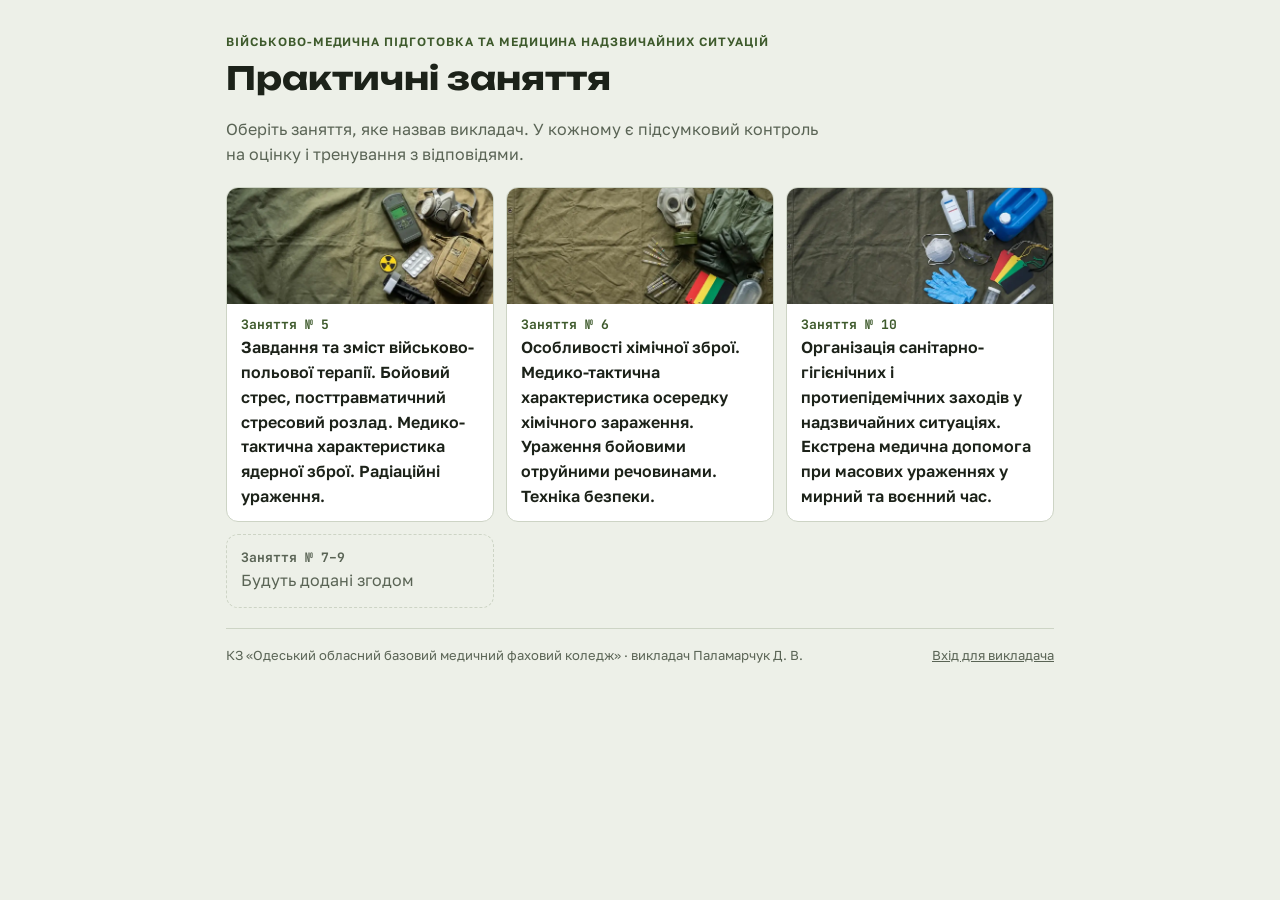
==== commit d26f9c6a: "Заняття 10: контроль, візуальні навички з наслідками і невдачами, START з інфекційним потоком; повні" ====
--- a/index.html
+++ b/index.html
@@ -1 +1,49 @@
-<!doctype html><html lang="uk"><head><meta charset="utf-8"><meta name="viewport" content="width=device-width,initial-scale=1,viewport-fit=cover"><meta name="theme-color" content="#087f80"><title>Практикум · Медичні навички</title><link rel="stylesheet" href="z10.css?v=20261110-10"><link rel="stylesheet" href="sim-app.css?v=20261110-10"></head><body class="sim-app app-home"><header><div class="app-top"><a class="app-brand" href="./"><span class="app-brand-mark app-vmp-mark">ВМП</span><span>Практичні заняття<small>МЕДИЦИНА НАДЗВИЧАЙНИХ СИТУАЦІЙ</small></span></a><span class="app-course">ВМП</span></div></header><main class="wrap"><div class="app-welcome"><div><span class="app-kicker">ВІЙСЬКОВО-МЕДИЧНА ПІДГОТОВКА</span><h1>Відпрацьовуй<br>медичні навички.</h1><p>Обери заняття. Розбери ситуацію, виконай дії та перевір результат.</p></div></div><div class="app-section-heading"><h2>Твої заняття</h2><span>Практика у власному темпі</span></div><div class="app-course-list"><a class="app-course-card" href="z10.html?v=20261110-10#missions"><div class="app-course-photo"><img src="img/z10-camp.jpg" alt="Пункт тимчасового розміщення"><span>ЗАНЯТТЯ 10</span></div><div><small>6 ІНТЕРАКТИВНИХ НАВИЧОК</small><h2>Організація санітарно-гігієнічних і протиепідемічних заходів у надзвичайних ситуаціях. Екстрена медична допомога при масових ураженнях у мирний та воєнний час.</h2><p>Санітарна безпека, інфекційний контроль, допомога при масових ураженнях.</p><b>Відкрити практику <span>→</span></b></div></a><a class="app-course-card" href="z5-play.html?v=20261110-10#missions"><div class="app-course-photo"><div class="photo-window"><svg class="atlas-crop" viewBox="512 0 512 524" preserveAspectRatio="xMidYMid meet" role="img" aria-label="Навчальна сцена психологічної допомоги"><image href="img/z5-stress.jpg" width="1536" height="524"/></svg></div><span>ЗАНЯТТЯ 05</span></div><div><small>6 ІНТЕРАКТИВНИХ НАВИЧОК</small><h2>Завдання та зміст військово-польової терапії. Бойовий стрес, посттравматичний стресовий розлад. Медико-тактична характеристика ядерної зброї. Радіаційні ураження.</h2><p>Військово-польова терапія, бойовий стрес, радіаційна безпека та дозиметрія.</p><b>Відкрити практику <span>→</span></b></div></a><a class="app-course-card" href="z6.html"><div class="app-course-photo"><img src="img/hero6.webp" alt="Навчальне обладнання"><span>ЗАНЯТТЯ 06</span></div><div><small>МАТЕРІАЛИ ЗАНЯТТЯ</small><h2>Особливості хімічної зброї. Медико-тактична характеристика осередку хімічного зараження. Ураження бойовими отруйними речовинами. Техніка безпеки.</h2><p>Деконтамінація, допомога при хімічних ураженнях та сортування START.</p><b>Відкрити заняття <span>→</span></b></div></a></div></main><footer class="wrap">КЗ «Одеський обласний базовий медичний фаховий коледж» · Паламарчук Д. В.<br><a href="admin.html">Для викладача</a></footer></body></html>
+<!doctype html>
+<html lang="uk">
+<head>
+<meta charset="utf-8">
+<meta name="viewport" content="width=device-width, initial-scale=1, viewport-fit=cover">
+<title>Практичні заняття ВМП</title>
+<link rel="stylesheet" href="https://fonts.googleapis.com/css2?family=Golos+Text:wght@400;500;600;700&family=Unbounded:wght@700&family=JetBrains+Mono:wght@500;700&display=swap">
+<style>
+:root{--bg:#EDF0E8;--surface:#FFFFFF;--ink:#1C2219;--muted:#5A6455;--line:#CDD4C5;--olive:#3E5A2C;--signal:#E3AE00;--lcd-bg:#1D2919;
+--f-display:"Unbounded","Golos Text",system-ui,sans-serif;--f-body:"Golos Text",system-ui,-apple-system,"Segoe UI",sans-serif;--f-mono:"JetBrains Mono",ui-monospace,Consolas,monospace}
+@media (prefers-color-scheme: dark){:root:not([data-theme="light"]){--bg:#10140E;--surface:#181E15;--ink:#E3E9DC;--muted:#9BA693;--line:#2D3627;--olive:#A4CB80;--signal:#F0C445;--lcd-bg:#0A0F08;color-scheme:dark}}
+:root[data-theme="dark"]{--bg:#10140E;--surface:#181E15;--ink:#E3E9DC;--muted:#9BA693;--line:#2D3627;--olive:#A4CB80;--signal:#F0C445;--lcd-bg:#0A0F08;color-scheme:dark}
+*{box-sizing:border-box}
+body{margin:0;background:var(--bg);color:var(--ink);font:16px/1.55 var(--f-body)}
+.wrap{max-width:860px;margin:0 auto;padding-block:28px 48px;padding-left:max(16px,env(safe-area-inset-left,0px));padding-right:max(16px,env(safe-area-inset-right,0px));display:flex;flex-direction:column;gap:20px}
+.eyebrow{font:600 12px/1 var(--f-body);text-transform:uppercase;letter-spacing:.08em;color:var(--olive)}
+h1{font:700 clamp(22px,4.4vw,32px)/1.2 var(--f-display);margin:6px 0 0;text-wrap:balance}
+.lead{color:var(--muted);margin:0;max-width:60ch}
+.grid{display:grid;grid-template-columns:repeat(auto-fill,minmax(250px,1fr));gap:12px}
+a.l{display:flex;flex-direction:column;text-decoration:none;color:var(--ink);background:var(--surface);border:1px solid var(--line);border-radius:12px;overflow:hidden}
+a.l:hover{border-color:var(--olive)}
+a.l img{display:block;width:100%;height:auto;aspect-ratio:16/7;object-fit:cover}
+.l .b{padding:12px 14px;display:flex;flex-direction:column;gap:2px}
+.l .n{font:700 13px var(--f-mono);color:var(--olive)}
+.l b{font-weight:600}
+.soon{border:1px dashed var(--line);border-radius:12px;padding:14px;color:var(--muted);display:flex;flex-direction:column;gap:2px}
+.soon .n{font:700 13px var(--f-mono)}
+footer{font-size:13px;color:var(--muted);display:flex;justify-content:space-between;gap:12px;flex-wrap:wrap;border-top:1px solid var(--line);padding-top:16px}
+footer a{color:var(--muted)}
+a:focus-visible{outline:2px solid var(--signal);outline-offset:2px}
+</style>
+</head>
+<body>
+<div class="wrap">
+  <div>
+    <span class="eyebrow">Військово-медична підготовка та медицина надзвичайних ситуацій</span>
+    <h1>Практичні заняття</h1>
+  </div>
+  <p class="lead">Оберіть заняття, яке назвав викладач. У кожному є підсумковий контроль на оцінку і тренування з відповідями.</p>
+  <div class="grid">
+    <a class="l" href="z5.html"><img src="img/hero5.webp" alt=""><div class="b"><span class="n">Заняття № 5</span><b>Завдання та зміст військово-польової терапії. Бойовий стрес, посттравматичний стресовий розлад. Медико-тактична характеристика ядерної зброї. Радіаційні ураження.</b></div></a>
+    <a class="l" href="z6.html"><img src="img/hero6.webp" alt=""><div class="b"><span class="n">Заняття № 6</span><b>Особливості хімічної зброї. Медико-тактична характеристика осередку хімічного зараження. Ураження бойовими отруйними речовинами. Техніка безпеки.</b></div></a>
+    <a class="l" href="z10.html"><img src="img/hero10.webp" alt=""><div class="b"><span class="n">Заняття № 10</span><b>Організація санітарно-гігієнічних і протиепідемічних заходів у надзвичайних ситуаціях. Екстрена медична допомога при масових ураженнях у мирний та воєнний час.</b></div></a>
+    <div class="soon"><span class="n">Заняття № 7–9</span><span>Будуть додані згодом</span></div>
+  </div>
+  <footer><span>КЗ «Одеський обласний базовий медичний фаховий коледж» · викладач Паламарчук Д. В.</span><a href="admin.html">Вхід для викладача</a></footer>
+</div>
+</body>
+</html>
